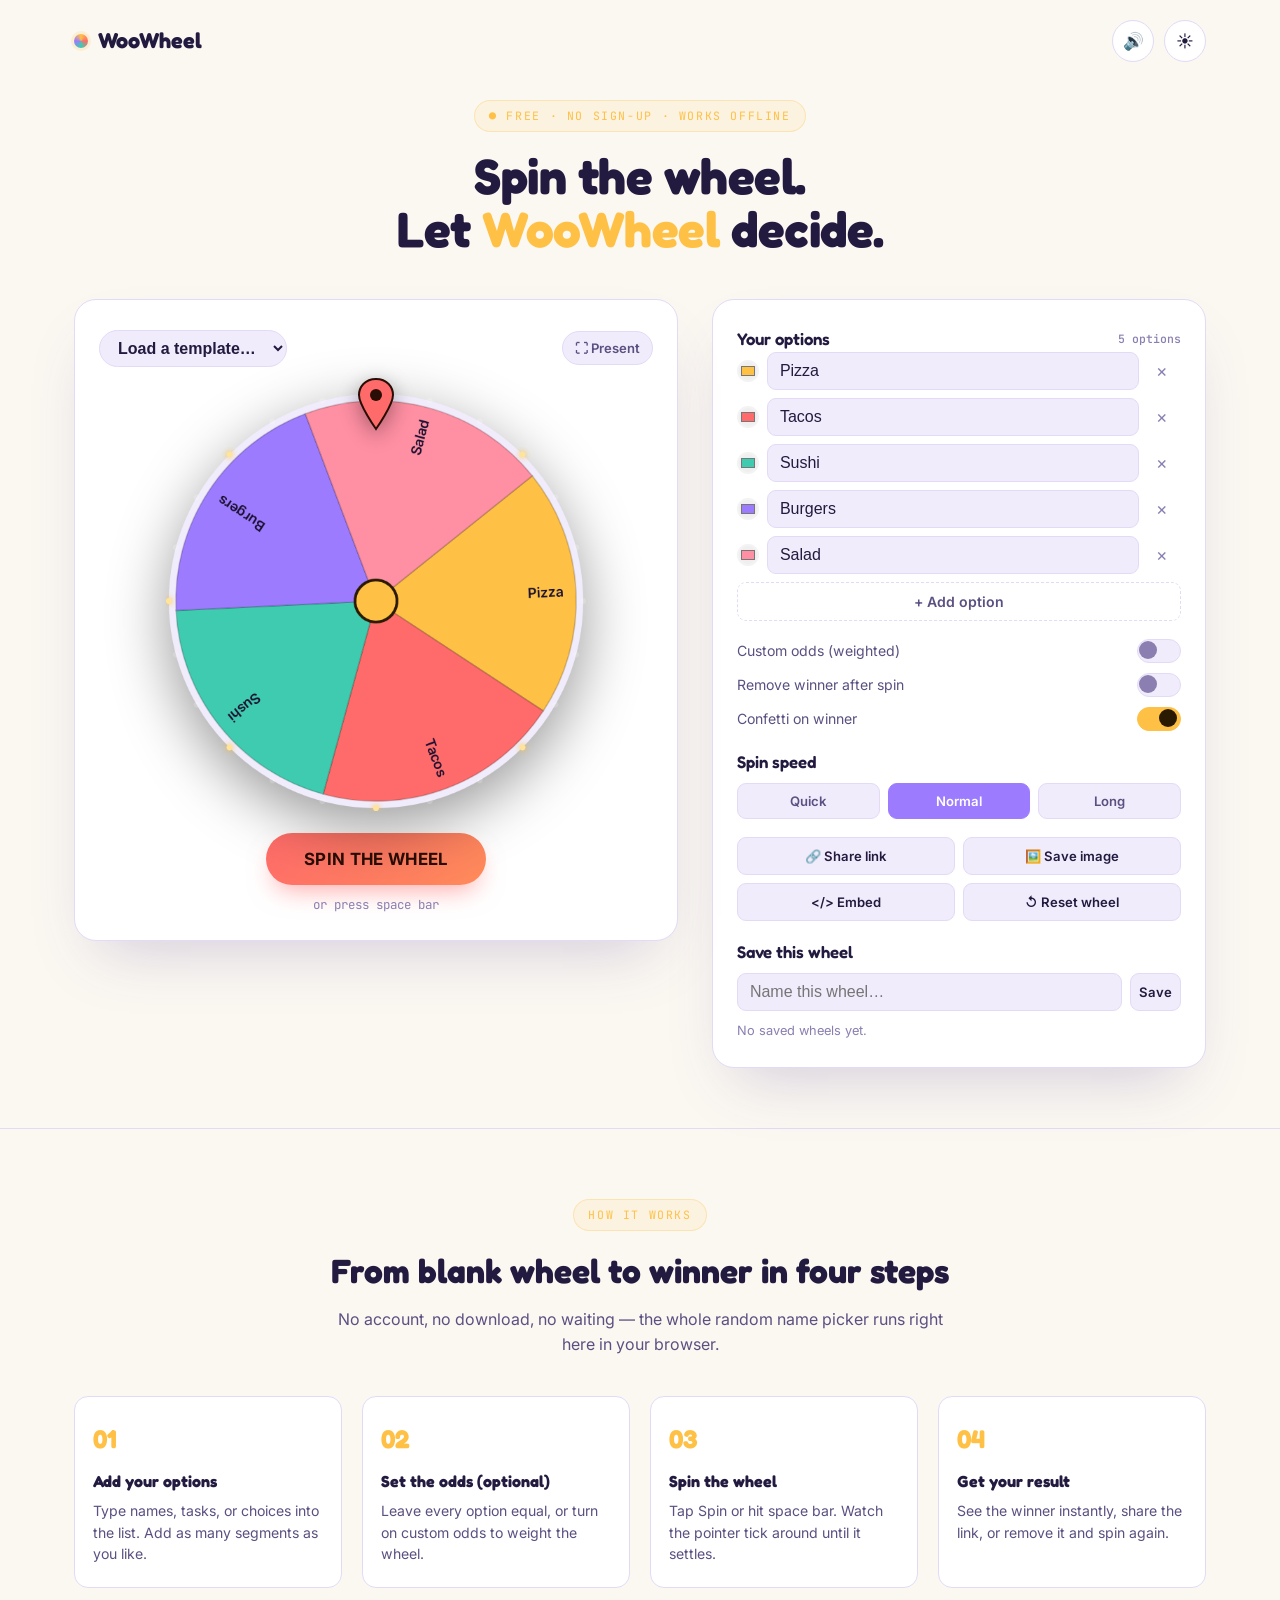
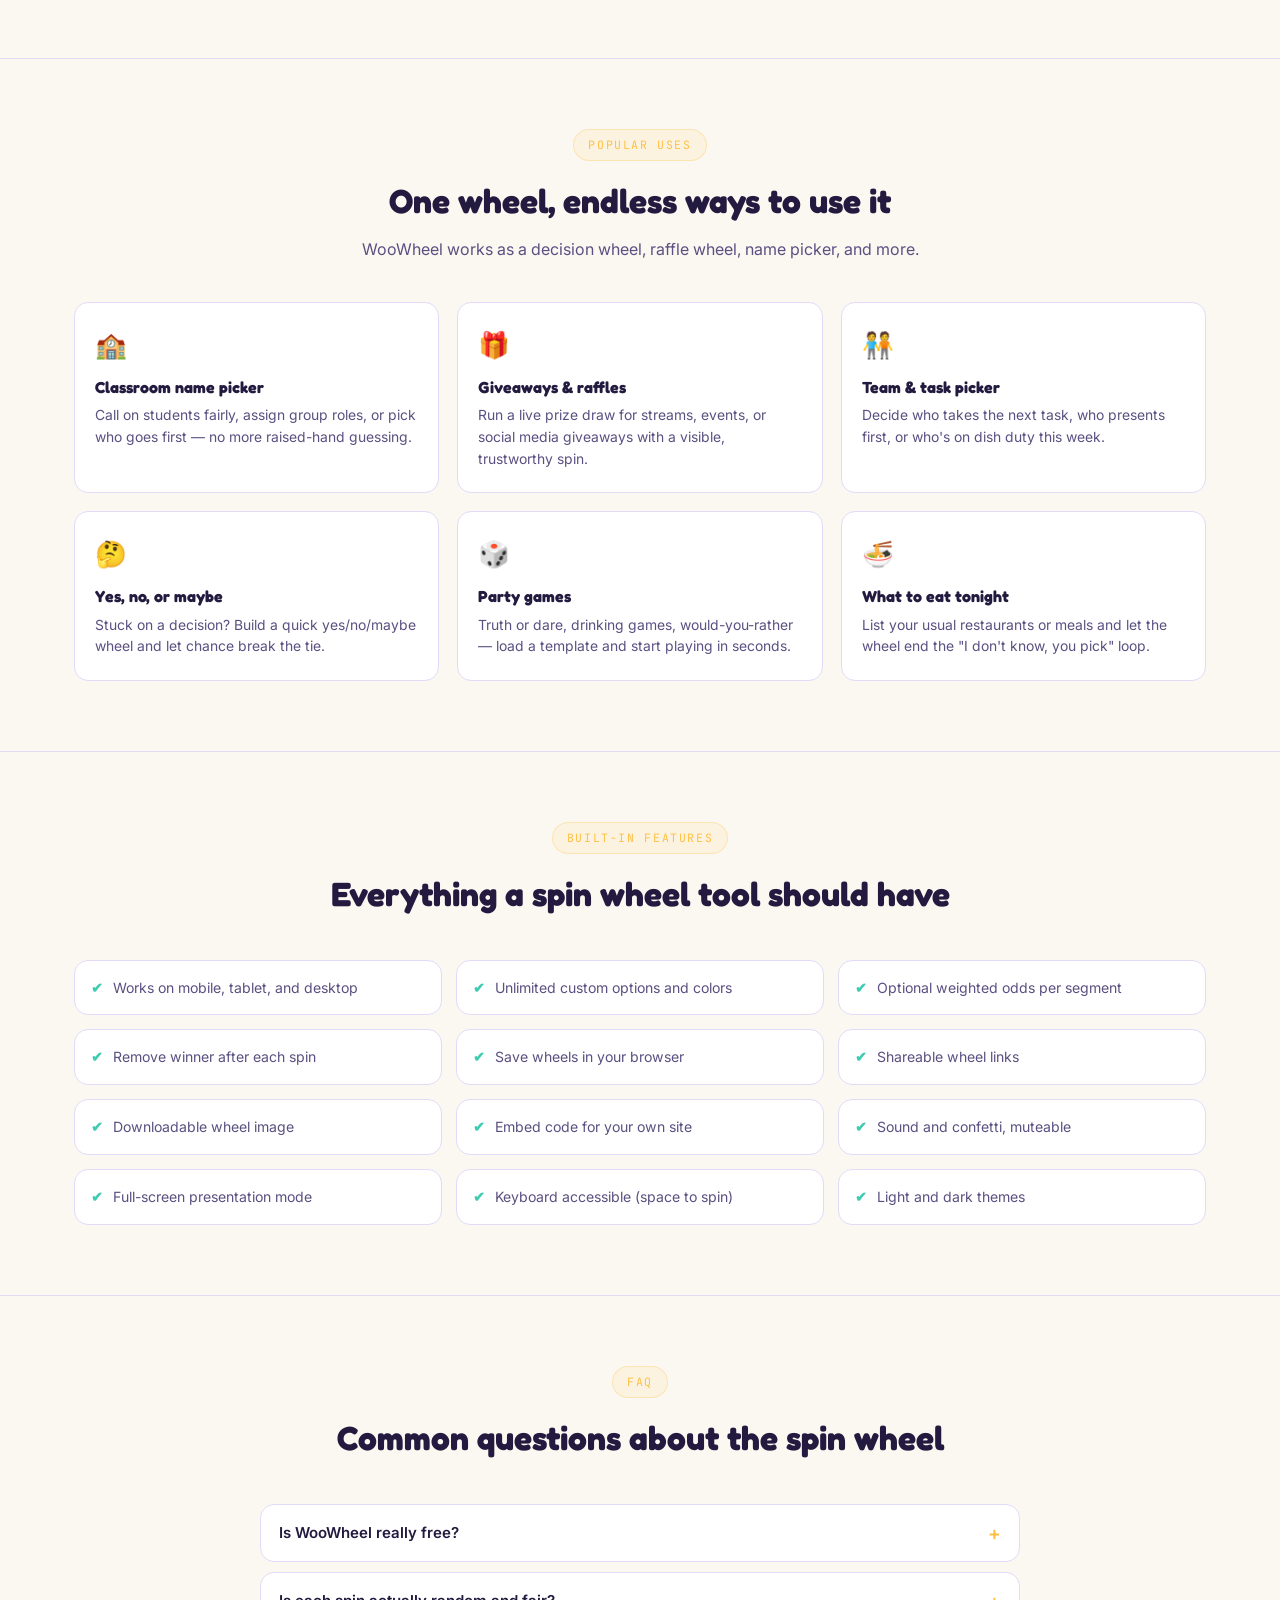
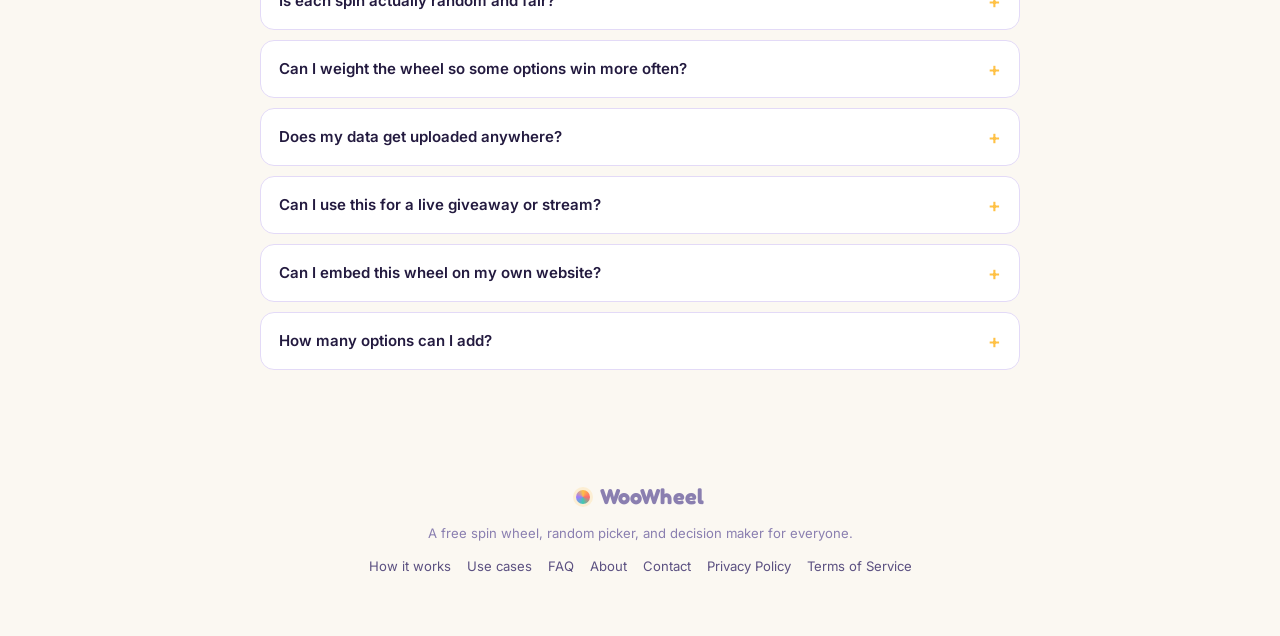
==== index.html @ 0e868697 "Rename index (20).html to index.html" ====
<!DOCTYPE html>
<html lang="en">
<head>
<meta charset="UTF-8">
<meta name="viewport" content="width=device-width, initial-scale=1.0, viewport-fit=cover">
<title>Free Spin Wheel Online – Random Name Picker & Decision Wheel Maker | WooWheel</title>
<meta name="description" content="Spin the wheel free, right in your browser. Build a custom random picker for names, decisions, raffles, giveaways, and classroom games. No sign-up, works on mobile, tablet, and desktop.">
<meta name="keywords" content="spin wheel, wheel spinner, random name picker, decision wheel, wheel of names, random picker online, spin the wheel game, wheel decide, raffle wheel, prize wheel, yes or no wheel">
<link rel="canonical" href="https://woowheel.com/">
<meta property="og:type" content="website">
<meta property="og:title" content="WooWheel – Free Online Spin Wheel & Random Picker">
<meta property="og:description" content="Type your options, spin the wheel, get a random winner. Free, fast, and mobile-friendly – no sign-up needed.">
<meta property="og:url" content="https://woowheel.com/">
<meta property="og:site_name" content="WooWheel">
<meta name="twitter:card" content="summary_large_image">
<meta name="twitter:title" content="WooWheel – Free Online Spin Wheel & Random Picker">
<meta name="twitter:description" content="Type your options, spin the wheel, get a random winner. Free, fast, and mobile-friendly.">
<meta name="theme-color" content="#FBF8F2">
<link rel="preconnect" href="https://fonts.googleapis.com">
<link rel="preconnect" href="https://fonts.gstatic.com" crossorigin>
<link href="https://fonts.googleapis.com/css2?family=Fredoka:wght@500;600;700&family=Inter:wght@400;500;600;700&family=JetBrains+Mono:wght@500&display=swap" rel="stylesheet">
<script type="application/ld+json">
{
  "@context": "https://schema.org",
  "@type": "WebApplication",
  "name": "WooWheel",
  "url": "https://woowheel.com/",
  "applicationCategory": "UtilitiesApplication",
  "operatingSystem": "Any",
  "offers": { "@type": "Offer", "price": "0", "priceCurrency": "USD" },
  "description": "A free online spin wheel and random picker for names, decisions, raffles, giveaways, and classroom games.",
  "browserRequirements": "Requires JavaScript"
}
</script>
<script type="application/ld+json">
{
  "@context": "https://schema.org",
  "@type": "FAQPage",
  "mainEntity": [
    {"@type": "Question", "name": "Is WooWheel free to use?", "acceptedAnswer": {"@type": "Answer", "text": "Yes. WooWheel is completely free, has no sign-up, and runs entirely in your browser."}},
    {"@type": "Question", "name": "How does the spin wheel pick a random winner?", "acceptedAnswer": {"@type": "Answer", "text": "Each spin uses your device's random number generator to choose a stopping angle, so every option has a genuinely fair chance unless you set custom odds."}},
    {"@type": "Question", "name": "Can I use the wheel on my phone?", "acceptedAnswer": {"@type": "Answer", "text": "Yes, the wheel resizes automatically for mobile, tablet, and desktop screens and works with tap or click."}},
    {"@type": "Question", "name": "Can I give some options a better chance of winning?", "acceptedAnswer": {"@type": "Answer", "text": "Yes, turn on custom odds to set a weight for each option, so some segments are more or less likely to be picked."}},
    {"@type": "Question", "name": "Can I save my wheel and use it again later?", "acceptedAnswer": {"@type": "Answer", "text": "Yes, name your wheel and save it. It stays in your browser so you can reopen it any time."}},
    {"@type": "Question", "name": "Can I share my wheel with someone else?", "acceptedAnswer": {"@type": "Answer", "text": "Yes, use the share link button to generate a link that opens your exact wheel for anyone you send it to."}}
  ]
}
</script>
<style>
:root{
  --bg:#FBF8F2;
  --bg-soft:#FFFFFF;
  --surface:#FFFFFF;
  --surface-2:#F1ECFB;
  --line:#E3DAF7;
  --gold:#FFC145;
  --gold-dim:#8A6A22;
  --coral:#FF6B6A;
  --teal:#3FCBB0;
  --violet:#9D7BFF;
  --rose:#FF8FA3;
  --sky:#5BC4FF;
  --text:#231A3F;
  --text-dim:#5B5081;
  --text-faint:#8A7FB0;
  --radius-lg:22px;
  --radius-md:14px;
  --radius-sm:9px;
  --shadow-deep:0 30px 60px -25px rgba(80,60,140,.25);
}
[data-theme="dark"]{
  --bg:#150E29;
  --bg-soft:#1B1333;
  --surface:#1F1640;
  --surface-2:#2A1E54;
  --line:#3A2C6E;
  --text:#F5F1FF;
  --text-dim:#B9AEDD;
  --text-faint:#7C71A6;
  --shadow-deep:0 30px 60px -20px rgba(5,2,20,.65);
}
*{box-sizing:border-box;margin:0;padding:0;}
html{scroll-behavior:smooth;}
body{
  background:var(--bg);
  color:var(--text);
  font-family:'Inter',sans-serif;
  line-height:1.55;
  overflow-x:hidden;
  transition:background .4s ease,color .4s ease;
}
[data-theme="dark"] body{background:radial-gradient(1100px 700px at 15% -10%, #241A4A 0%, var(--bg) 55%), var(--bg);}
h1,h2,h3,.brand-word{font-family:'Fredoka',sans-serif;}
a{color:inherit;}
button{font-family:'Inter',sans-serif;cursor:pointer;border:none;}
.wrap{max-width:1180px;margin:0 auto;padding:0 24px;}
.visually-hidden{position:absolute;width:1px;height:1px;overflow:hidden;clip:rect(0,0,0,0);}

/* ---------- NAV ---------- */
.site-nav{
  display:flex;align-items:center;justify-content:space-between;
  padding:20px 24px;max-width:1180px;margin:0 auto;
}
.brand{display:flex;align-items:center;gap:10px;font-size:1.35rem;font-weight:700;letter-spacing:.2px;}
.brand-dot{width:14px;height:14px;border-radius:50%;background:conic-gradient(var(--gold),var(--coral),var(--teal),var(--violet),var(--gold));box-shadow:0 0 0 3px rgba(255,193,69,.18);}
.nav-actions{display:flex;gap:10px;align-items:center;}
.icon-btn{
  width:42px;height:42px;border-radius:50%;
  background:var(--surface);border:1px solid var(--line);
  display:flex;align-items:center;justify-content:center;
  color:var(--text);font-size:1.05rem;transition:transform .15s ease,background .2s ease;
}
.icon-btn:hover{transform:translateY(-2px);background:var(--surface-2);}
.icon-btn:focus-visible, button:focus-visible, input:focus-visible, textarea:focus-visible, select:focus-visible{
  outline:2.5px solid var(--gold);outline-offset:2px;
}

/* ---------- HERO ---------- */
.hero{padding:18px 0 60px;}
.hero-head{text-align:center;max-width:680px;margin:0 auto 42px;padding:0 12px;}
.eyebrow{
  display:inline-flex;align-items:center;gap:8px;
  font-family:'JetBrains Mono',monospace;font-size:.72rem;letter-spacing:.14em;
  text-transform:uppercase;color:var(--gold);background:rgba(255,193,69,.1);
  border:1px solid rgba(255,193,69,.3);padding:6px 14px;border-radius:999px;margin-bottom:18px;
}
.hero-head h1{font-size:clamp(2rem,4.6vw,3.1rem);font-weight:700;line-height:1.08;letter-spacing:-.01em;margin-bottom:6px;}
.hero-head h1 span{color:var(--gold);}
.hero-head p{margin-top:16px;color:var(--text-dim);font-size:1.08rem;max-width:560px;margin-left:auto;margin-right:auto;}

.studio{
  display:grid;grid-template-columns:1.1fr .9fr;gap:34px;align-items:start;
}
@media(max-width:900px){.studio{grid-template-columns:1fr;}}

/* ---------- WHEEL STAGE ---------- */
.stage{
  background:var(--surface);border:1px solid var(--line);border-radius:var(--radius-lg);
  padding:30px 24px 26px;box-shadow:var(--shadow-deep);
  display:flex;flex-direction:column;align-items:center;position:relative;
}
.stage-topline{
  display:flex;justify-content:space-between;align-items:center;width:100%;margin-bottom:6px;gap:10px;flex-wrap:wrap;
}
.template-select{
  background:var(--surface-2);color:var(--text);border:1px solid var(--line);
  border-radius:999px;padding:8px 14px;font-size:.85rem;font-weight:600;
}
.stage-tools{display:flex;gap:8px;}
.pill-btn{
  background:var(--surface-2);color:var(--text-dim);border:1px solid var(--line);
  border-radius:999px;padding:8px 12px;font-size:.82rem;font-weight:600;
  display:flex;align-items:center;gap:6px;transition:.2s;
}
.pill-btn:hover{color:var(--text);border-color:var(--gold);}
.pill-btn.active{color:var(--bg);background:var(--gold);border-color:var(--gold);}

.wheel-area{position:relative;width:min(420px,100%);aspect-ratio:1/1;margin:18px auto 8px;}
.pointer-flap{
  position:absolute;top:-14px;left:50%;transform:translateX(-50%);
  width:46px;height:56px;z-index:5;filter:drop-shadow(0 6px 10px rgba(0,0,0,.35));
  transform-origin:50% 8px;
}
.pointer-flap.tick{animation:flapTick .11s ease;}
@keyframes flapTick{0%{transform:translateX(-50%) rotate(0deg);}45%{transform:translateX(-50%) rotate(16deg);}100%{transform:translateX(-50%) rotate(0deg);}}
canvas#wheelCanvas{width:100%;height:100%;display:block;filter:drop-shadow(0 18px 30px rgba(0,0,0,.4));}
canvas#confettiCanvas{position:absolute;inset:-40px;pointer-events:none;z-index:8;width:calc(100% + 80px);height:calc(100% + 80px);}

.spin-btn{
  margin-top:14px;width:min(220px,72%);padding:16px 20px;border-radius:999px;
  background:linear-gradient(135deg,var(--coral),#ff8b5a);color:#2a0d05;font-weight:700;font-size:1.05rem;
  letter-spacing:.02em;box-shadow:0 12px 26px -8px rgba(255,107,106,.6);transition:transform .15s ease, box-shadow .2s ease;
}
.spin-btn:hover{transform:translateY(-2px);}
.spin-btn:disabled{opacity:.55;cursor:not-allowed;transform:none;}
.spin-hint{margin-top:10px;color:var(--text-faint);font-size:.78rem;font-family:'JetBrains Mono',monospace;}

/* ---------- CONTROL PANEL ---------- */
.panel{
  background:var(--surface);border:1px solid var(--line);border-radius:var(--radius-lg);
  padding:26px 24px;box-shadow:var(--shadow-deep);display:flex;flex-direction:column;gap:18px;
}
.panel h2{font-size:1.05rem;font-weight:600;display:flex;align-items:center;justify-content:space-between;}
.panel h2 small{font-family:'JetBrains Mono',monospace;font-weight:500;font-size:.72rem;color:var(--text-faint);}
.option-list{display:flex;flex-direction:column;gap:8px;max-height:290px;overflow-y:auto;padding-right:4px;}
.option-list::-webkit-scrollbar{width:6px;}
.option-list::-webkit-scrollbar-thumb{background:var(--line);border-radius:6px;}
.option-row{display:flex;align-items:center;gap:8px;}
.swatch{
  width:22px;height:22px;border-radius:50%;flex:0 0 auto;border:2px solid rgba(255,255,255,.25);cursor:pointer;padding:0;
}
.option-row input[type="text"]{
  flex:1;min-width:0;background:var(--surface-2);border:1px solid var(--line);color:var(--text);
  padding:9px 12px;border-radius:var(--radius-sm);font-size:.92rem;
}
.option-row input[type="number"]{
  width:52px;background:var(--surface-2);border:1px solid var(--line);color:var(--text);
  padding:9px 6px;border-radius:var(--radius-sm);font-size:.85rem;text-align:center;
}
.row-remove{
  width:30px;height:30px;border-radius:8px;background:transparent;color:var(--text-faint);font-size:1.1rem;flex:0 0 auto;
}
.row-remove:hover{color:var(--coral);background:rgba(255,107,106,.1);}
.add-option{
  border:1.5px dashed var(--line);border-radius:var(--radius-sm);padding:10px;
  color:var(--text-dim);font-weight:600;font-size:.88rem;background:transparent;
}
.add-option:hover{border-color:var(--gold);color:var(--gold);}

.toggle-grid{display:flex;flex-direction:column;gap:10px;}
.toggle-row{display:flex;align-items:center;justify-content:space-between;gap:10px;}
.toggle-row span{font-size:.88rem;color:var(--text-dim);}
.switch{position:relative;width:44px;height:24px;flex:0 0 auto;}
.switch input{opacity:0;width:100%;height:100%;position:absolute;margin:0;cursor:pointer;}
.switch .track{position:absolute;inset:0;background:var(--surface-2);border:1px solid var(--line);border-radius:999px;transition:.2s;}
.switch .thumb{position:absolute;top:2px;left:2px;width:18px;height:18px;border-radius:50%;background:var(--text-faint);transition:.2s;}
.switch input:checked + .track{background:var(--gold);border-color:var(--gold);}
.switch input:checked ~ .thumb{transform:translateX(20px);background:#2a1a02;}

.duration-row{display:flex;gap:8px;}
.duration-row button{
  flex:1;padding:9px 6px;border-radius:var(--radius-sm);background:var(--surface-2);
  color:var(--text-dim);border:1px solid var(--line);font-size:.82rem;font-weight:600;
}
.duration-row button.active{background:var(--violet);border-color:var(--violet);color:#fff;}

.panel-actions{display:grid;grid-template-columns:1fr 1fr;gap:8px;}
.panel-actions button, .save-row button{
  padding:10px 8px;border-radius:var(--radius-sm);background:var(--surface-2);color:var(--text);
  border:1px solid var(--line);font-size:.82rem;font-weight:600;display:flex;align-items:center;justify-content:center;gap:6px;
}
.panel-actions button:hover, .save-row button:hover{border-color:var(--gold);color:var(--gold);}
.save-row{display:flex;gap:8px;}
.save-row input{
  flex:1;background:var(--surface-2);border:1px solid var(--line);color:var(--text);
  padding:9px 12px;border-radius:var(--radius-sm);font-size:.85rem;
}
.saved-list{display:flex;flex-direction:column;gap:6px;max-height:120px;overflow-y:auto;}
.saved-item{
  display:flex;align-items:center;justify-content:space-between;background:var(--surface-2);
  border:1px solid var(--line);border-radius:var(--radius-sm);padding:8px 10px;font-size:.82rem;
}
.saved-item button{background:transparent;color:var(--text-faint);font-size:.95rem;}
.saved-item button:hover{color:var(--coral);}
.saved-item .load-name{cursor:pointer;font-weight:600;}
.saved-item .load-name:hover{color:var(--gold);}

/* ---------- RESULT MODAL ---------- */
.modal-backdrop{
  position:fixed;inset:0;background:rgba(9,5,22,.72);backdrop-filter:blur(4px);
  display:none;align-items:center;justify-content:center;z-index:50;padding:20px;
}
.modal-backdrop.show{display:flex;}
.modal-card{
  background:var(--surface);border:1px solid var(--line);border-radius:var(--radius-lg);
  padding:36px 30px;max-width:420px;width:100%;text-align:center;box-shadow:var(--shadow-deep);
  animation:pop .25s cubic-bezier(.2,1.4,.4,1);
}
@keyframes pop{from{transform:scale(.85);opacity:0;}to{transform:scale(1);opacity:1;}}
.modal-card .eyebrow{margin-bottom:10px;}
.modal-card h3{font-size:1.9rem;word-break:break-word;margin:6px 0 20px;}
.modal-actions{display:flex;gap:10px;flex-wrap:wrap;justify-content:center;}
.modal-actions button{
  padding:10px 16px;border-radius:999px;font-weight:600;font-size:.86rem;
  background:var(--surface-2);border:1px solid var(--line);color:var(--text);
}
.modal-actions .primary{background:var(--gold);color:#2a1a02;border-color:var(--gold);}
.modal-actions button:hover{transform:translateY(-1px);}
.embed-code{
  text-align:left;background:var(--bg-soft);border:1px solid var(--line);border-radius:var(--radius-sm);
  padding:12px;font-family:'JetBrains Mono',monospace;font-size:.72rem;color:var(--text-dim);
  max-height:120px;overflow:auto;margin-top:12px;white-space:pre-wrap;word-break:break-all;
}

/* ---------- CONTENT SECTIONS ---------- */
.content-section{padding:70px 0;border-top:1px solid var(--line);}
.section-head{max-width:620px;margin:0 auto 40px;text-align:center;}
.section-head .eyebrow{margin-bottom:14px;}
.section-head h2{font-size:clamp(1.5rem,3vw,2.1rem);}
.section-head p{color:var(--text-dim);margin-top:10px;}

.steps-grid{display:grid;grid-template-columns:repeat(4,1fr);gap:20px;}
@media(max-width:800px){.steps-grid{grid-template-columns:repeat(2,1fr);}}
@media(max-width:520px){.steps-grid{grid-template-columns:1fr;}}
.step-card{
  background:var(--surface);border:1px solid var(--line);border-radius:var(--radius-md);
  padding:22px 18px;position:relative;
}
.step-num{
  font-family:'Fredoka',sans-serif;font-weight:700;font-size:1.6rem;color:var(--gold);
  display:block;margin-bottom:10px;
}
.step-card h3{font-size:1rem;margin-bottom:6px;}
.step-card p{color:var(--text-dim);font-size:.88rem;}

.usecase-grid{display:grid;grid-template-columns:repeat(3,1fr);gap:18px;}
@media(max-width:900px){.usecase-grid{grid-template-columns:repeat(2,1fr);}}
@media(max-width:560px){.usecase-grid{grid-template-columns:1fr;}}
.usecase-card{
  background:var(--surface);border:1px solid var(--line);border-radius:var(--radius-md);
  padding:22px 20px;transition:.2s;
}
.usecase-card:hover{border-color:var(--gold);transform:translateY(-3px);}
.usecase-emoji{font-size:1.6rem;margin-bottom:10px;display:block;}
.usecase-card h3{font-size:1rem;margin-bottom:6px;}
.usecase-card p{color:var(--text-dim);font-size:.87rem;}

.feature-grid{display:grid;grid-template-columns:repeat(3,1fr);gap:14px;}
@media(max-width:800px){.feature-grid{grid-template-columns:repeat(2,1fr);}}
@media(max-width:520px){.feature-grid{grid-template-columns:1fr;}}
.feature-item{
  display:flex;align-items:flex-start;gap:10px;background:var(--surface);
  border:1px solid var(--line);border-radius:var(--radius-md);padding:16px;font-size:.88rem;color:var(--text-dim);
}
.feature-item .tick{color:var(--teal);font-weight:700;flex:0 0 auto;}

.faq-list{max-width:760px;margin:0 auto;display:flex;flex-direction:column;gap:10px;}
.faq-item{background:var(--surface);border:1px solid var(--line);border-radius:var(--radius-md);overflow:hidden;}
.faq-q{
  width:100%;text-align:left;background:transparent;color:var(--text);padding:16px 18px;
  display:flex;justify-content:space-between;align-items:center;font-weight:600;font-size:.94rem;
}
.faq-q .plus{color:var(--gold);font-size:1.2rem;transition:transform .2s;flex:0 0 auto;margin-left:12px;}
.faq-item.open .faq-q .plus{transform:rotate(45deg);}
.faq-a{max-height:0;overflow:hidden;transition:max-height .25s ease;}
.faq-a p{padding:0 18px 16px;color:var(--text-dim);font-size:.88rem;}

footer{padding:40px 0 60px;text-align:center;color:var(--text-faint);font-size:.82rem;}
footer .brand{justify-content:center;margin-bottom:10px;}
.footer-links{display:flex;gap:16px;justify-content:center;margin-top:12px;flex-wrap:wrap;}
.footer-links a{color:var(--text-dim);text-decoration:none;}
.footer-links a:hover{color:var(--gold);}

/* ---------- MOBILE PASS ---------- */
@media(max-width:480px){
  .wrap{padding:0 16px;}
  .site-nav{padding:16px 16px;}
  .brand{font-size:1.15rem;}
  .icon-btn{width:38px;height:38px;font-size:.95rem;}
  .hero{padding:10px 0 40px;}
  .hero-head{margin-bottom:26px;padding:0 4px;}
  .eyebrow{font-size:.62rem;padding:5px 11px;white-space:normal;text-align:center;}
  .stage{padding:20px 14px 20px;border-radius:18px;}
  .panel{padding:20px 16px;border-radius:18px;}
  .wheel-area{width:min(300px,88vw);margin:14px auto 6px;}
  .pointer-flap{width:38px;height:46px;top:-11px;}
  .spin-btn{width:88%;padding:15px 16px;font-size:1rem;}
  .template-select{font-size:.8rem;padding:7px 12px;max-width:100%;}
  .swatch{width:28px;height:28px;}
  .row-remove{width:34px;height:34px;}
  .option-row input[type="number"]{width:44px;}
  .panel-actions{grid-template-columns:1fr 1fr;gap:8px;}
  .panel-actions button, .save-row button{font-size:.78rem;padding:11px 6px;}
  .content-section{padding:44px 0;}
  .section-head{margin-bottom:28px;padding:0 4px;}
  .modal-card{padding:26px 20px;}
}
/* Prevent iOS Safari from auto-zooming when focusing form fields */
input, textarea, select{font-size:16px;}
.option-row input[type="text"],
.option-row input[type="number"],
.save-row input,
.template-select{font-size:16px;}
@media(max-width:480px){
  .option-row input[type="text"]{font-size:15px;}
}

@media(prefers-reduced-motion:reduce){
  *{animation-duration:.001ms !important;transition-duration:.001ms !important;}
}
.fullscreen-mode{position:fixed;inset:0;z-index:80;background:var(--bg);display:flex;align-items:center;justify-content:center;padding:20px;}
.fullscreen-mode .stage{width:min(600px,92vw);}
.fs-exit{position:fixed;top:18px;right:18px;z-index:81;}
</style>
</head>
<body>

<nav class="site-nav">
  <div class="brand"><span class="brand-dot"></span><span class="brand-word">WooWheel</span></div>
  <div class="nav-actions">
    <button class="icon-btn" id="muteBtn" title="Toggle sound" aria-label="Toggle sound">🔊</button>
    <button class="icon-btn" id="themeBtn" title="Toggle light/dark" aria-label="Toggle theme">🌙</button>
  </div>
</nav>

<main>
<section class="hero">
  <div class="wrap">
    <div class="hero-head">
      <span class="eyebrow">● Free · No Sign-up · Works Offline</span>
      <h1>Spin the wheel.<br>Let <span>WooWheel</span> decide.</h1>
    </div>

    <div class="studio">
      <!-- WHEEL STAGE -->
      <div class="stage" id="stageEl">
        <div class="stage-topline">
          <select class="template-select" id="templateSelect" aria-label="Load a template">
            <option value="">Load a template…</option>
          </select>
          <div class="stage-tools">
            <button class="pill-btn" id="fullscreenBtn">⛶ Present</button>
          </div>
        </div>

        <div class="wheel-area" id="wheelArea">
          <svg class="pointer-flap" id="pointerFlap" viewBox="0 0 46 56" xmlns="http://www.w3.org/2000/svg">
            <path d="M23 2C12 2 6 10 6 18c0 10 17 34 17 34s17-24 17-34C40 10 34 2 23 2Z" fill="#FF6B6A" stroke="#2a0d05" stroke-width="2"/>
            <circle cx="23" cy="18" r="6" fill="#2a0d05"/>
          </svg>
          <canvas id="wheelCanvas" width="600" height="600" role="img" aria-label="Spin wheel with your options"></canvas>
          <canvas id="confettiCanvas"></canvas>
        </div>

        <button class="spin-btn" id="spinBtn">SPIN THE WHEEL</button>
        <span class="spin-hint">or press space bar</span>
      </div>

      <!-- CONTROL PANEL -->
      <div class="panel">
        <div>
          <h2>Your options <small id="optionCount">0 options</small></h2>
          <div class="option-list" id="optionList"></div>
          <button class="add-option" id="addOptionBtn" style="margin-top:8px;width:100%;">+ Add option</button>
        </div>

        <div class="toggle-grid">
          <div class="toggle-row">
            <span>Custom odds (weighted)</span>
            <label class="switch"><input type="checkbox" id="weightToggle"><span class="track"></span><span class="thumb"></span></label>
          </div>
          <div class="toggle-row">
            <span>Remove winner after spin</span>
            <label class="switch"><input type="checkbox" id="removeToggle"><span class="track"></span><span class="thumb"></span></label>
          </div>
          <div class="toggle-row">
            <span>Confetti on winner</span>
            <label class="switch"><input type="checkbox" id="confettiToggle" checked><span class="track"></span><span class="thumb"></span></label>
          </div>
        </div>

        <div>
          <h2 style="margin-bottom:8px;">Spin speed</h2>
          <div class="duration-row" id="durationRow">
            <button data-dur="4000">Quick</button>
            <button data-dur="7000" class="active">Normal</button>
            <button data-dur="11000">Long</button>
          </div>
        </div>

        <div class="panel-actions">
          <button id="shareBtn">🔗 Share link</button>
          <button id="downloadBtn">🖼️ Save image</button>
          <button id="embedBtn">&lt;/&gt; Embed</button>
          <button id="resetBtn">↺ Reset wheel</button>
        </div>

        <div>
          <h2 style="margin-bottom:8px;">Save this wheel</h2>
          <div class="save-row">
            <input type="text" id="saveNameInput" placeholder="Name this wheel…">
            <button id="saveWheelBtn">Save</button>
          </div>
          <div class="saved-list" id="savedList" style="margin-top:10px;"></div>
        </div>
      </div>
    </div>
  </div>
</section>

<!-- RESULT MODAL -->
<div class="modal-backdrop" id="resultModal">
  <div class="modal-card">
    <span class="eyebrow">🎉 And the winner is</span>
    <h3 id="resultText">—</h3>
    <div class="modal-actions">
      <button class="primary" id="spinAgainBtn">Spin again</button>
      <button id="copyResultBtn">Copy result</button>
      <button id="closeModalBtn">Close</button>
    </div>
  </div>
</div>

<!-- EMBED MODAL -->
<div class="modal-backdrop" id="embedModal">
  <div class="modal-card" style="max-width:520px;">
    <span class="eyebrow">Embed this wheel</span>
    <h3 style="font-size:1.2rem;">Paste this on your own page</h3>
    <div class="embed-code" id="embedCode"></div>
    <div class="modal-actions" style="margin-top:16px;">
      <button class="primary" id="copyEmbedBtn">Copy code</button>
      <button id="closeEmbedBtn">Close</button>
    </div>
  </div>
</div>

<!-- HOW IT WORKS -->
<section class="content-section" id="how-it-works">
  <div class="wrap">
    <div class="section-head">
      <span class="eyebrow">How it works</span>
      <h2>From blank wheel to winner in four steps</h2>
      <p>No account, no download, no waiting — the whole random name picker runs right here in your browser.</p>
    </div>
    <div class="steps-grid">
      <div class="step-card"><span class="step-num">01</span><h3>Add your options</h3><p>Type names, tasks, or choices into the list. Add as many segments as you like.</p></div>
      <div class="step-card"><span class="step-num">02</span><h3>Set the odds (optional)</h3><p>Leave every option equal, or turn on custom odds to weight the wheel.</p></div>
      <div class="step-card"><span class="step-num">03</span><h3>Spin the wheel</h3><p>Tap Spin or hit space bar. Watch the pointer tick around until it settles.</p></div>
      <div class="step-card"><span class="step-num">04</span><h3>Get your result</h3><p>See the winner instantly, share the link, or remove it and spin again.</p></div>
    </div>
  </div>
</section>

<!-- USE CASES -->
<section class="content-section" id="use-cases">
  <div class="wrap">
    <div class="section-head">
      <span class="eyebrow">Popular uses</span>
      <h2>One wheel, endless ways to use it</h2>
      <p>WooWheel works as a decision wheel, raffle wheel, name picker, and more.</p>
    </div>
    <div class="usecase-grid">
      <div class="usecase-card"><span class="usecase-emoji">🏫</span><h3>Classroom name picker</h3><p>Call on students fairly, assign group roles, or pick who goes first — no more raised-hand guessing.</p></div>
      <div class="usecase-card"><span class="usecase-emoji">🎁</span><h3>Giveaways & raffles</h3><p>Run a live prize draw for streams, events, or social media giveaways with a visible, trustworthy spin.</p></div>
      <div class="usecase-card"><span class="usecase-emoji">🧑‍🤝‍🧑</span><h3>Team & task picker</h3><p>Decide who takes the next task, who presents first, or who's on dish duty this week.</p></div>
      <div class="usecase-card"><span class="usecase-emoji">🤔</span><h3>Yes, no, or maybe</h3><p>Stuck on a decision? Build a quick yes/no/maybe wheel and let chance break the tie.</p></div>
      <div class="usecase-card"><span class="usecase-emoji">🎲</span><h3>Party games</h3><p>Truth or dare, drinking games, would-you-rather — load a template and start playing in seconds.</p></div>
      <div class="usecase-card"><span class="usecase-emoji">🍜</span><h3>What to eat tonight</h3><p>List your usual restaurants or meals and let the wheel end the "I don't know, you pick" loop.</p></div>
    </div>
  </div>
</section>

<!-- FEATURES -->
<section class="content-section" id="features">
  <div class="wrap">
    <div class="section-head">
      <span class="eyebrow">Built-in features</span>
      <h2>Everything a spin wheel tool should have</h2>
    </div>
    <div class="feature-grid">
      <div class="feature-item"><span class="tick">✔</span>Works on mobile, tablet, and desktop</div>
      <div class="feature-item"><span class="tick">✔</span>Unlimited custom options and colors</div>
      <div class="feature-item"><span class="tick">✔</span>Optional weighted odds per segment</div>
      <div class="feature-item"><span class="tick">✔</span>Remove winner after each spin</div>
      <div class="feature-item"><span class="tick">✔</span>Save wheels in your browser</div>
      <div class="feature-item"><span class="tick">✔</span>Shareable wheel links</div>
      <div class="feature-item"><span class="tick">✔</span>Downloadable wheel image</div>
      <div class="feature-item"><span class="tick">✔</span>Embed code for your own site</div>
      <div class="feature-item"><span class="tick">✔</span>Sound and confetti, muteable</div>
      <div class="feature-item"><span class="tick">✔</span>Full-screen presentation mode</div>
      <div class="feature-item"><span class="tick">✔</span>Keyboard accessible (space to spin)</div>
      <div class="feature-item"><span class="tick">✔</span>Light and dark themes</div>
    </div>
  </div>
</section>

<!-- FAQ -->
<section class="content-section" id="faq">
  <div class="wrap">
    <div class="section-head">
      <span class="eyebrow">FAQ</span>
      <h2>Common questions about the spin wheel</h2>
    </div>
    <div class="faq-list" id="faqList">
      <div class="faq-item">
        <button class="faq-q">Is WooWheel really free? <span class="plus">+</span></button>
        <div class="faq-a"><p>Yes. There's no sign-up, no paywall, and no limit on how many times you spin.</p></div>
      </div>
      <div class="faq-item">
        <button class="faq-q">Is each spin actually random and fair? <span class="plus">+</span></button>
        <div class="faq-a"><p>Yes, unless you turn on custom odds. With equal odds on, every segment has exactly the same chance of winning.</p></div>
      </div>
      <div class="faq-item">
        <button class="faq-q">Can I weight the wheel so some options win more often? <span class="plus">+</span></button>
        <div class="faq-a"><p>Yes, switch on "Custom odds" and set a weight next to each option to make it more or less likely.</p></div>
      </div>
      <div class="faq-item">
        <button class="faq-q">Does my data get uploaded anywhere? <span class="plus">+</span></button>
        <div class="faq-a"><p>No. Your wheel and saved presets stay in your own browser storage. Sharing a link is the only time your options travel anywhere, and only because you chose to share it.</p></div>
      </div>
      <div class="faq-item">
        <button class="faq-q">Can I use this for a live giveaway or stream? <span class="plus">+</span></button>
        <div class="faq-a"><p>Yes, use Present mode for a clean full-screen view your audience can watch, and confetti plus sound for a satisfying reveal.</p></div>
      </div>
      <div class="faq-item">
        <button class="faq-q">Can I embed this wheel on my own website? <span class="plus">+</span></button>
        <div class="faq-a"><p>Yes, the Embed button gives you a code snippet with your current wheel already loaded.</p></div>
      </div>
      <div class="faq-item">
        <button class="faq-q">How many options can I add? <span class="plus">+</span></button>
        <div class="faq-a"><p>There's no hard limit, though wheels stay easiest to read with somewhere between 2 and 30 segments.</p></div>
      </div>
    </div>
  </div>
</section>

<footer>
  <div class="wrap">
    <div class="brand"><span class="brand-dot"></span><span class="brand-word">WooWheel</span></div>
    <p>A free spin wheel, random picker, and decision maker for everyone.</p>
    <div class="footer-links">
      <a href="#how-it-works">How it works</a>
      <a href="#use-cases">Use cases</a>
      <a href="#faq">FAQ</a>
      <a href="about.html">About</a>
      <a href="contact.html">Contact</a>
      <a href="privacy-policy.html">Privacy Policy</a>
      <a href="terms.html">Terms of Service</a>
    </div>
  </div>
</footer>
</main>

<script>
(function(){
  "use strict";

  /* ---------------- STATE ---------------- */
  const PALETTE = ["#FFC145","#FF6B6A","#3FCBB0","#9D7BFF","#FF8FA3","#5BC4FF","#F2A65A","#7AD97A"];
  const TEMPLATES = {
    "Yes or No": ["Yes","No"],
    "Yes, No, Maybe": ["Yes","No","Maybe","Ask again"],
    "Team Picker": ["Team A","Team B","Team C","Team D"],
    "Truth or Dare": ["Truth","Dare"],
    "Numbers 1-6": ["1","2","3","4","5","6"],
    "What's for Dinner": ["Pizza","Sushi","Tacos","Burgers","Salad","Noodles"],
    "Movie Genre": ["Comedy","Horror","Drama","Sci-Fi","Romance","Action"],
    "Emoji Fun": ["🍕","🎮","🎬","⚽","🎧","📚"]
  };

  let options = load("woowheel_current", null) || defaultOptions();
  let weighted = load("woowheel_weighted", false);
  let removeAfterSpin = load("woowheel_remove", false);
  let confettiOn = load("woowheel_confetti", true);
  let muted = load("woowheel_muted", false);
  let theme = load("woowheel_theme", "light");
  let spinDuration = load("woowheel_duration", 7000);
  let rotation = 0;
  let spinning = false;

  function defaultOptions(){
    return ["Pizza","Tacos","Sushi","Burgers","Salad"].map((label,i)=>({
      id: cryptoId(), label, color: PALETTE[i % PALETTE.length], weight: 1
    }));
  }
  function cryptoId(){ return Math.random().toString(36).slice(2,10); }
  function save(key,val){ try{ localStorage.setItem(key, JSON.stringify(val)); }catch(e){} }
  function load(key,fallback){
    try{ const v = localStorage.getItem(key); return v===null?fallback:JSON.parse(v); }catch(e){ return fallback; }
  }

  /* ---------------- DOM REFS ---------------- */
  const optionList = document.getElementById('optionList');
  const optionCount = document.getElementById('optionCount');
  const addOptionBtn = document.getElementById('addOptionBtn');
  const weightToggle = document.getElementById('weightToggle');
  const removeToggle = document.getElementById('removeToggle');
  const confettiToggle = document.getElementById('confettiToggle');
  const durationRow = document.getElementById('durationRow');
  const spinBtn = document.getElementById('spinBtn');
  const canvas = document.getElementById('wheelCanvas');
  const ctx = canvas.getContext('2d');
  const confettiCanvas = document.getElementById('confettiCanvas');
  const cctx = confettiCanvas.getContext('2d');
  const pointerFlap = document.getElementById('pointerFlap');
  const resultModal = document.getElementById('resultModal');
  const resultText = document.getElementById('resultText');
  const spinAgainBtn = document.getElementById('spinAgainBtn');
  const closeModalBtn = document.getElementById('closeModalBtn');
  const copyResultBtn = document.getElementById('copyResultBtn');
  const templateSelect = document.getElementById('templateSelect');
  const themeBtn = document.getElementById('themeBtn');
  const muteBtn = document.getElementById('muteBtn');
  const shareBtn = document.getElementById('shareBtn');
  const downloadBtn = document.getElementById('downloadBtn');
  const resetBtn = document.getElementById('resetBtn');
  const embedBtn = document.getElementById('embedBtn');
  const embedModal = document.getElementById('embedModal');
  const embedCode = document.getElementById('embedCode');
  const copyEmbedBtn = document.getElementById('copyEmbedBtn');
  const closeEmbedBtn = document.getElementById('closeEmbedBtn');
  const saveNameInput = document.getElementById('saveNameInput');
  const saveWheelBtn = document.getElementById('saveWheelBtn');
  const savedList = document.getElementById('savedList');
  const fullscreenBtn = document.getElementById('fullscreenBtn');
  const stageEl = document.getElementById('stageEl');

  /* ---------------- TEMPLATES DROPDOWN ---------------- */
  Object.keys(TEMPLATES).forEach(name=>{
    const o = document.createElement('option'); o.value = name; o.textContent = name;
    templateSelect.appendChild(o);
  });
  templateSelect.addEventListener('change', ()=>{
    if(!templateSelect.value) return;
    options = TEMPLATES[templateSelect.value].map((label,i)=>({id:cryptoId(),label,color:PALETTE[i%PALETTE.length],weight:1}));
    templateSelect.value = "";
    persistOptions(); renderOptionList(); drawWheel();
  });

  /* ---------------- OPTION LIST UI ---------------- */
  function renderOptionList(){
    optionList.innerHTML = "";
    options.forEach((opt)=>{
      const row = document.createElement('div');
      row.className = 'option-row';

      const swatch = document.createElement('input');
      swatch.type = 'color'; swatch.className = 'swatch'; swatch.value = opt.color;
      swatch.setAttribute('aria-label','Segment color for '+opt.label);
      swatch.addEventListener('input', ()=>{ opt.color = swatch.value; persistOptions(); drawWheel(); });

      const text = document.createElement('input');
      text.type = 'text'; text.value = opt.label; text.setAttribute('aria-label','Option label');
      text.addEventListener('input', ()=>{ opt.label = text.value; persistOptions(); drawWheel(); });

      row.appendChild(swatch); row.appendChild(text);

      if(weighted){
        const w = document.createElement('input');
        w.type = 'number'; w.min = '1'; w.max = '20'; w.value = opt.weight || 1;
        w.setAttribute('aria-label','Weight for '+opt.label);
        w.addEventListener('input', ()=>{ opt.weight = Math.max(1, parseInt(w.value)||1); persistOptions(); drawWheel(); });
        row.appendChild(w);
      }

      const rm = document.createElement('button');
      rm.className = 'row-remove'; rm.textContent = '×'; rm.setAttribute('aria-label','Remove '+opt.label);
      rm.addEventListener('click', ()=>{
        if(options.length <= 2){ return; }
        options = options.filter(o=>o.id!==opt.id);
        persistOptions(); renderOptionList(); drawWheel();
      });
      row.appendChild(rm);

      optionList.appendChild(row);
    });
    optionCount.textContent = options.length + (options.length===1 ? ' option' : ' options');
  }

  addOptionBtn.addEventListener('click', ()=>{
    options.push({id:cryptoId(), label:'New option', color: PALETTE[options.length % PALETTE.length], weight:1});
    persistOptions(); renderOptionList(); drawWheel();
  });

  function persistOptions(){ save('woowheel_current', options); }

  /* ---------------- TOGGLES ---------------- */
  weightToggle.checked = weighted;
  removeToggle.checked = removeAfterSpin;
  confettiToggle.checked = confettiOn;
  weightToggle.addEventListener('change', ()=>{ weighted = weightToggle.checked; save('woowheel_weighted', weighted); renderOptionList(); });
  removeToggle.addEventListener('change', ()=>{ removeAfterSpin = removeToggle.checked; save('woowheel_remove', removeAfterSpin); });
  confettiToggle.addEventListener('change', ()=>{ confettiOn = confettiToggle.checked; save('woowheel_confetti', confettiOn); });

  durationRow.querySelectorAll('button').forEach(btn=>{
    if(parseInt(btn.dataset.dur) === spinDuration) btn.classList.add('active');
    btn.addEventListener('click', ()=>{
      durationRow.querySelectorAll('button').forEach(b=>b.classList.remove('active'));
      btn.classList.add('active');
      spinDuration = parseInt(btn.dataset.dur);
      save('woowheel_duration', spinDuration);
    });
  });

  /* ---------------- THEME + SOUND TOGGLES ---------------- */
  function applyTheme(){
    document.documentElement.setAttribute('data-theme', theme);
    themeBtn.textContent = theme === 'dark' ? '🌙' : '☀️';
    drawWheel();
  }
  themeBtn.addEventListener('click', ()=>{ theme = theme==='dark'?'light':'dark'; save('woowheel_theme', theme); applyTheme(); });
  applyTheme();

  function applyMute(){ muteBtn.textContent = muted ? '🔇' : '🔊'; }
  muteBtn.addEventListener('click', ()=>{ muted = !muted; save('woowheel_muted', muted); applyMute(); });
  applyMute();

  /* ---------------- WHEEL DRAWING ---------------- */
  function totalWeight(){ return options.reduce((s,o)=> s + (weighted ? (o.weight||1) : 1), 0); }

  function drawWheel(rot){
    rot = rot===undefined ? rotation : rot;
    const size = canvas.width;
    const cx = size/2, cy = size/2, r = size/2 - 14;
    ctx.clearRect(0,0,size,size);

    // outer marquee rim
    ctx.save();
    ctx.translate(cx,cy);
    ctx.beginPath(); ctx.arc(0,0,r+10,0,Math.PI*2);
    ctx.fillStyle = getComputedStyle(document.documentElement).getPropertyValue('--surface-2').trim() || '#2A1E54';
    ctx.fill();
    const bulbCount = 24;
    const t = Date.now()/220;
    for(let i=0;i<bulbCount;i++){
      const a = (i/bulbCount) * Math.PI*2;
      const lit = spinning ? (i % 2 === Math.floor(t)%2) : (Math.floor(t + i/2) % bulbCount < bulbCount/2 && i % 3 === 0);
      const bx = Math.cos(a) * (r+10), by = Math.sin(a) * (r+10);
      ctx.beginPath(); ctx.arc(bx,by,4.2,0,Math.PI*2);
      ctx.fillStyle = lit ? '#FFE49A' : 'rgba(255,255,255,.18)';
      ctx.shadowColor = lit ? '#FFC145' : 'transparent';
      ctx.shadowBlur = lit ? 8 : 0;
      ctx.fill();
    }
    ctx.shadowBlur = 0;
    ctx.restore();

    // segments
    ctx.save();
    ctx.translate(cx,cy);
    ctx.rotate(rot);
    const tw = totalWeight();
    let start = -Math.PI/2;
    options.forEach(opt=>{
      const frac = (weighted ? (opt.weight||1) : 1) / tw;
      const angle = frac * Math.PI*2;
      ctx.beginPath();
      ctx.moveTo(0,0);
      ctx.arc(0,0,r,start,start+angle);
      ctx.closePath();
      ctx.fillStyle = opt.color;
      ctx.fill();
      ctx.lineWidth = 2; ctx.strokeStyle = 'rgba(0,0,0,.18)'; ctx.stroke();

      // label
      ctx.save();
      ctx.rotate(start + angle/2);
      ctx.textAlign = 'right';
      ctx.fillStyle = '#1B1130';
      const fontSize = Math.max(13, Math.min(20, r/9));
      ctx.font = '600 '+fontSize+'px Inter, sans-serif';
      const label = opt.label.length > 18 ? opt.label.slice(0,16)+'…' : opt.label;
      ctx.fillText(label, r - 18, 6);
      ctx.restore();

      start += angle;
    });
    // hub
    ctx.beginPath(); ctx.arc(0,0,size*0.05,0,Math.PI*2);
    ctx.fillStyle = '#FFC145'; ctx.fill();
    ctx.lineWidth = 4; ctx.strokeStyle = '#2a1a02'; ctx.stroke();
    ctx.restore();
  }

  let idleAnim;
  const IDLE_SPEED = 0.00035; // slow ambient rotation, radians per ms
  function startIdleGlow(){
    cancelAnimationFrame(idleAnim);
    let last = performance.now();
    (function loop(now){
      const dt = now - last; last = now;
      if(!spinning){
        rotation += IDLE_SPEED * dt;
        drawWheel();
      }
      idleAnim = requestAnimationFrame(loop);
    })(last);
  }

  /* ---------------- AUDIO ---------------- */
  let audioCtx;
  function ensureAudio(){ if(!audioCtx){ try{ audioCtx = new (window.AudioContext||window.webkitAudioContext)(); }catch(e){} } }
  function tick(){
    if(muted || !audioCtx) return;
    const o = audioCtx.createOscillator(); const g = audioCtx.createGain();
    o.frequency.value = 720; o.type = 'square';
    g.gain.setValueAtTime(0.06, audioCtx.currentTime);
    g.gain.exponentialRampToValueAtTime(0.001, audioCtx.currentTime + 0.06);
    o.connect(g); g.connect(audioCtx.destination);
    o.start(); o.stop(audioCtx.currentTime + 0.06);
  }
  function cheer(){
    if(muted || !audioCtx) return;
    [523,659,784,1046].forEach((f,i)=>{
      const o = audioCtx.createOscillator(); const g = audioCtx.createGain();
      o.frequency.value = f; o.type='triangle';
      g.gain.setValueAtTime(0.001, audioCtx.currentTime + i*0.09);
      g.gain.linearRampToValueAtTime(0.08, audioCtx.currentTime + i*0.09 + 0.02);
      g.gain.exponentialRampToValueAtTime(0.001, audioCtx.currentTime + i*0.09 + 0.4);
      o.connect(g); g.connect(audioCtx.destination);
      o.start(audioCtx.currentTime + i*0.09); o.stop(audioCtx.currentTime + i*0.09 + 0.4);
    });
  }

  /* ---------------- CONFETTI ---------------- */
  function fireConfetti(){
    if(!confettiOn) return;
    const area = document.getElementById('wheelArea');
    confettiCanvas.width = area.clientWidth + 80;
    confettiCanvas.height = area.clientHeight + 80;
    const particles = [];
    for(let i=0;i<90;i++){
      particles.push({
        x: confettiCanvas.width/2, y: confettiCanvas.height/2 - 60,
        vx: (Math.random()-0.5)*9, vy: Math.random()*-7 - 2,
        size: Math.random()*6+4, color: PALETTE[i%PALETTE.length],
        rot: Math.random()*Math.PI, vr: (Math.random()-0.5)*0.3, life: 0
      });
    }
    let frame = 0;
    (function step(){
      frame++;
      cctx.clearRect(0,0,confettiCanvas.width,confettiCanvas.height);
      particles.forEach(p=>{
        p.vy += 0.22; p.x += p.vx; p.y += p.vy; p.rot += p.vr; p.life++;
        cctx.save(); cctx.translate(p.x,p.y); cctx.rotate(p.rot);
        cctx.fillStyle = p.color; cctx.globalAlpha = Math.max(0, 1 - p.life/90);
        cctx.fillRect(-p.size/2,-p.size/2,p.size,p.size*0.6);
        cctx.restore();
      });
      if(frame < 95) requestAnimationFrame(step); else cctx.clearRect(0,0,confettiCanvas.width,confettiCanvas.height);
    })();
  }

  /* ---------------- SPIN LOGIC ---------------- */
  function pickWinnerIndex(){
    const tw = totalWeight();
    let r = Math.random() * tw;
    for(let i=0;i<options.length;i++){
      const w = weighted ? (options[i].weight||1) : 1;
      if(r < w) return i;
      r -= w;
    }
    return options.length - 1;
  }

  function angleForIndex(idx){
    const tw = totalWeight();
    let start = 0;
    for(let i=0;i<idx;i++){ start += (weighted ? (options[i].weight||1) : 1) / tw * Math.PI*2; }
    const seg = (weighted ? (options[idx].weight||1) : 1) / tw * Math.PI*2;
    return start + seg/2;
  }

  function easeOutCubic(t){ return 1 - Math.pow(1-t,3); }
  function easeOutQuint(t){ return 1 - Math.pow(1-t,5); }

  function spin(){
    if(spinning || options.length < 2) return;
    ensureAudio();
    spinning = true;
    spinBtn.disabled = true;

    const winnerIdx = pickWinnerIndex();
    const targetSegAngle = angleForIndex(winnerIdx);
    // pointer is at top (-PI/2 in unrotated frame, but our drawing starts at -PI/2 already as 0 offset)
    // We want final rotation such that targetSegAngle aligns under pointer (top, i.e. -PI/2 world angle == 0 after our -90deg baked in draw)
    const extraSpins = 5 + Math.floor(Math.random()*3); // 5-7 full turns
    const finalRotation = rotation + Math.PI*2*extraSpins + ( -targetSegAngle ) - (rotation % (Math.PI*2));
    const startRotation = rotation;
    const delta = (Math.PI*2*extraSpins) - targetSegAngle - (startRotation % (Math.PI*2)) + Math.PI*2; // ensure positive

    const duration = spinDuration;
    const startTime = performance.now();
    let lastTickSlice = -1;
    const segCountForTick = options.length;

    function frame(now){
      const elapsed = now - startTime;
      const p = Math.min(1, elapsed/duration);
      const eased = easeOutQuint(p);
      rotation = startRotation + delta * eased;
      drawWheel(rotation);

      const sliceSize = (Math.PI*2)/Math.max(1,segCountForTick);
      const sliceIdx = Math.floor((rotation % (Math.PI*2)) / sliceSize);
      if(sliceIdx !== lastTickSlice){
        lastTickSlice = sliceIdx;
        tick();
        pointerFlap.classList.remove('tick'); void pointerFlap.offsetWidth; pointerFlap.classList.add('tick');
      }

      if(p < 1){ requestAnimationFrame(frame); }
      else{
        spinning = false; spinBtn.disabled = false;
        showResult(winnerIdx);
      }
    }
    requestAnimationFrame(frame);
  }

  function showResult(idx){
    const winner = options[idx];
    resultText.textContent = winner.label;
    resultModal.classList.add('show');
    cheer();
    fireConfetti();
    if(removeAfterSpin && options.length > 2){
      options = options.filter(o=>o.id !== winner.id);
      persistOptions(); renderOptionList();
    }
  }

  spinBtn.addEventListener('click', spin);
  document.addEventListener('keydown', (e)=>{
    if(e.code === 'Space' && document.activeElement.tagName !== 'INPUT' && document.activeElement.tagName !== 'TEXTAREA'){
      e.preventDefault(); spin();
    }
  });
  spinAgainBtn.addEventListener('click', ()=>{ resultModal.classList.remove('show'); spin(); });
  closeModalBtn.addEventListener('click', ()=> resultModal.classList.remove('show'));
  copyResultBtn.addEventListener('click', ()=>{
    navigator.clipboard && navigator.clipboard.writeText(resultText.textContent).catch(()=>{});
    copyResultBtn.textContent = 'Copied!'; setTimeout(()=> copyResultBtn.textContent = 'Copy result', 1400);
  });

  /* ---------------- SHARE / EMBED / DOWNLOAD ---------------- */
  function encodeWheel(){
    const payload = options.map(o=>({l:o.label,c:o.color,w:o.weight||1}));
    return btoa(encodeURIComponent(JSON.stringify(payload)));
  }
  function decodeWheel(str){
    try{
      const arr = JSON.parse(decodeURIComponent(atob(str)));
      return arr.map(o=>({id:cryptoId(), label:o.l, color:o.c, weight:o.w||1}));
    }catch(e){ return null; }
  }

  shareBtn.addEventListener('click', ()=>{
    const url = location.origin + location.pathname + '?w=' + encodeWheel();
    navigator.clipboard && navigator.clipboard.writeText(url).catch(()=>{});
    shareBtn.textContent = '✔ Link copied'; setTimeout(()=> shareBtn.textContent = '🔗 Share link', 1600);
  });

  downloadBtn.addEventListener('click', ()=>{
    const link = document.createElement('a');
    link.download = 'woowheel.png';
    link.href = canvas.toDataURL('image/png');
    link.click();
  });

  resetBtn.addEventListener('click', ()=>{
    if(!confirm('Reset to the default wheel? This clears your current options.')) return;
    options = defaultOptions(); rotation = 0;
    persistOptions(); renderOptionList(); drawWheel();
  });

  embedBtn.addEventListener('click', ()=>{
    const url = location.origin + location.pathname + '?w=' + encodeWheel();
    embedCode.textContent = '<iframe src="'+url+'" width="420" height="620" style="border:0;border-radius:16px;" title="WooWheel spin wheel"></iframe>';
    embedModal.classList.add('show');
  });
  copyEmbedBtn.addEventListener('click', ()=>{
    navigator.clipboard && navigator.clipboard.writeText(embedCode.textContent).catch(()=>{});
    copyEmbedBtn.textContent = 'Copied!'; setTimeout(()=> copyEmbedBtn.textContent = 'Copy code', 1400);
  });
  closeEmbedBtn.addEventListener('click', ()=> embedModal.classList.remove('show'));

  [resultModal, embedModal].forEach(m=> m.addEventListener('click', (e)=>{ if(e.target===m) m.classList.remove('show'); }));

  /* ---------------- SAVE / LOAD PRESETS ---------------- */
  function getPresets(){ return load('woowheel_presets', []); }
  function renderSavedList(){
    const presets = getPresets();
    savedList.innerHTML = '';
    if(presets.length === 0){
      savedList.innerHTML = '<div style="color:var(--text-faint);font-size:.8rem;">No saved wheels yet.</div>';
      return;
    }
    presets.forEach((p, i)=>{
      const row = document.createElement('div'); row.className = 'saved-item';
      const nameSpan = document.createElement('span'); nameSpan.className = 'load-name'; nameSpan.textContent = p.name;
      nameSpan.addEventListener('click', ()=>{
        options = p.options.map(o=>({...o, id:cryptoId()}));
        persistOptions(); renderOptionList(); drawWheel();
      });
      const delBtn = document.createElement('button'); delBtn.textContent = '×'; delBtn.setAttribute('aria-label','Delete saved wheel '+p.name);
      delBtn.addEventListener('click', ()=>{
        const arr = getPresets(); arr.splice(i,1); save('woowheel_presets', arr); renderSavedList();
      });
      row.appendChild(nameSpan); row.appendChild(delBtn);
      savedList.appendChild(row);
    });
  }
  saveWheelBtn.addEventListener('click', ()=>{
    const name = saveNameInput.value.trim();
    if(!name) return;
    const arr = getPresets();
    arr.push({name, options});
    save('woowheel_presets', arr);
    saveNameInput.value = '';
    renderSavedList();
  });

  /* ---------------- FULLSCREEN PRESENT MODE ---------------- */
  fullscreenBtn.addEventListener('click', ()=>{
    stageEl.classList.toggle('fullscreen-mode');
    if(stageEl.classList.contains('fullscreen-mode')){
      const exit = document.createElement('button');
      exit.className = 'icon-btn fs-exit'; exit.textContent = '✕'; exit.id = 'fsExitBtn';
      exit.addEventListener('click', ()=>{ stageEl.classList.remove('fullscreen-mode'); exit.remove(); });
      document.body.appendChild(exit);
    } else {
      const ex = document.getElementById('fsExitBtn'); if(ex) ex.remove();
    }
  });

  /* ---------------- FAQ ACCORDION ---------------- */
  document.querySelectorAll('.faq-item').forEach(item=>{
    const q = item.querySelector('.faq-q'); const a = item.querySelector('.faq-a');
    q.addEventListener('click', ()=>{
      const isOpen = item.classList.contains('open');
      document.querySelectorAll('.faq-item').forEach(i=>{ i.classList.remove('open'); i.querySelector('.faq-a').style.maxHeight = null; });
      if(!isOpen){ item.classList.add('open'); a.style.maxHeight = a.scrollHeight + 'px'; }
    });
  });

  /* ---------------- INIT ---------------- */
  const params = new URLSearchParams(location.search);
  if(params.get('w')){
    const decoded = decodeWheel(params.get('w'));
    if(decoded && decoded.length >= 2) options = decoded;
  }
  renderOptionList();
  renderSavedList();
  drawWheel();
  startIdleGlow();

  window.addEventListener('resize', ()=> drawWheel());
})();
</script>
</body>
</html>
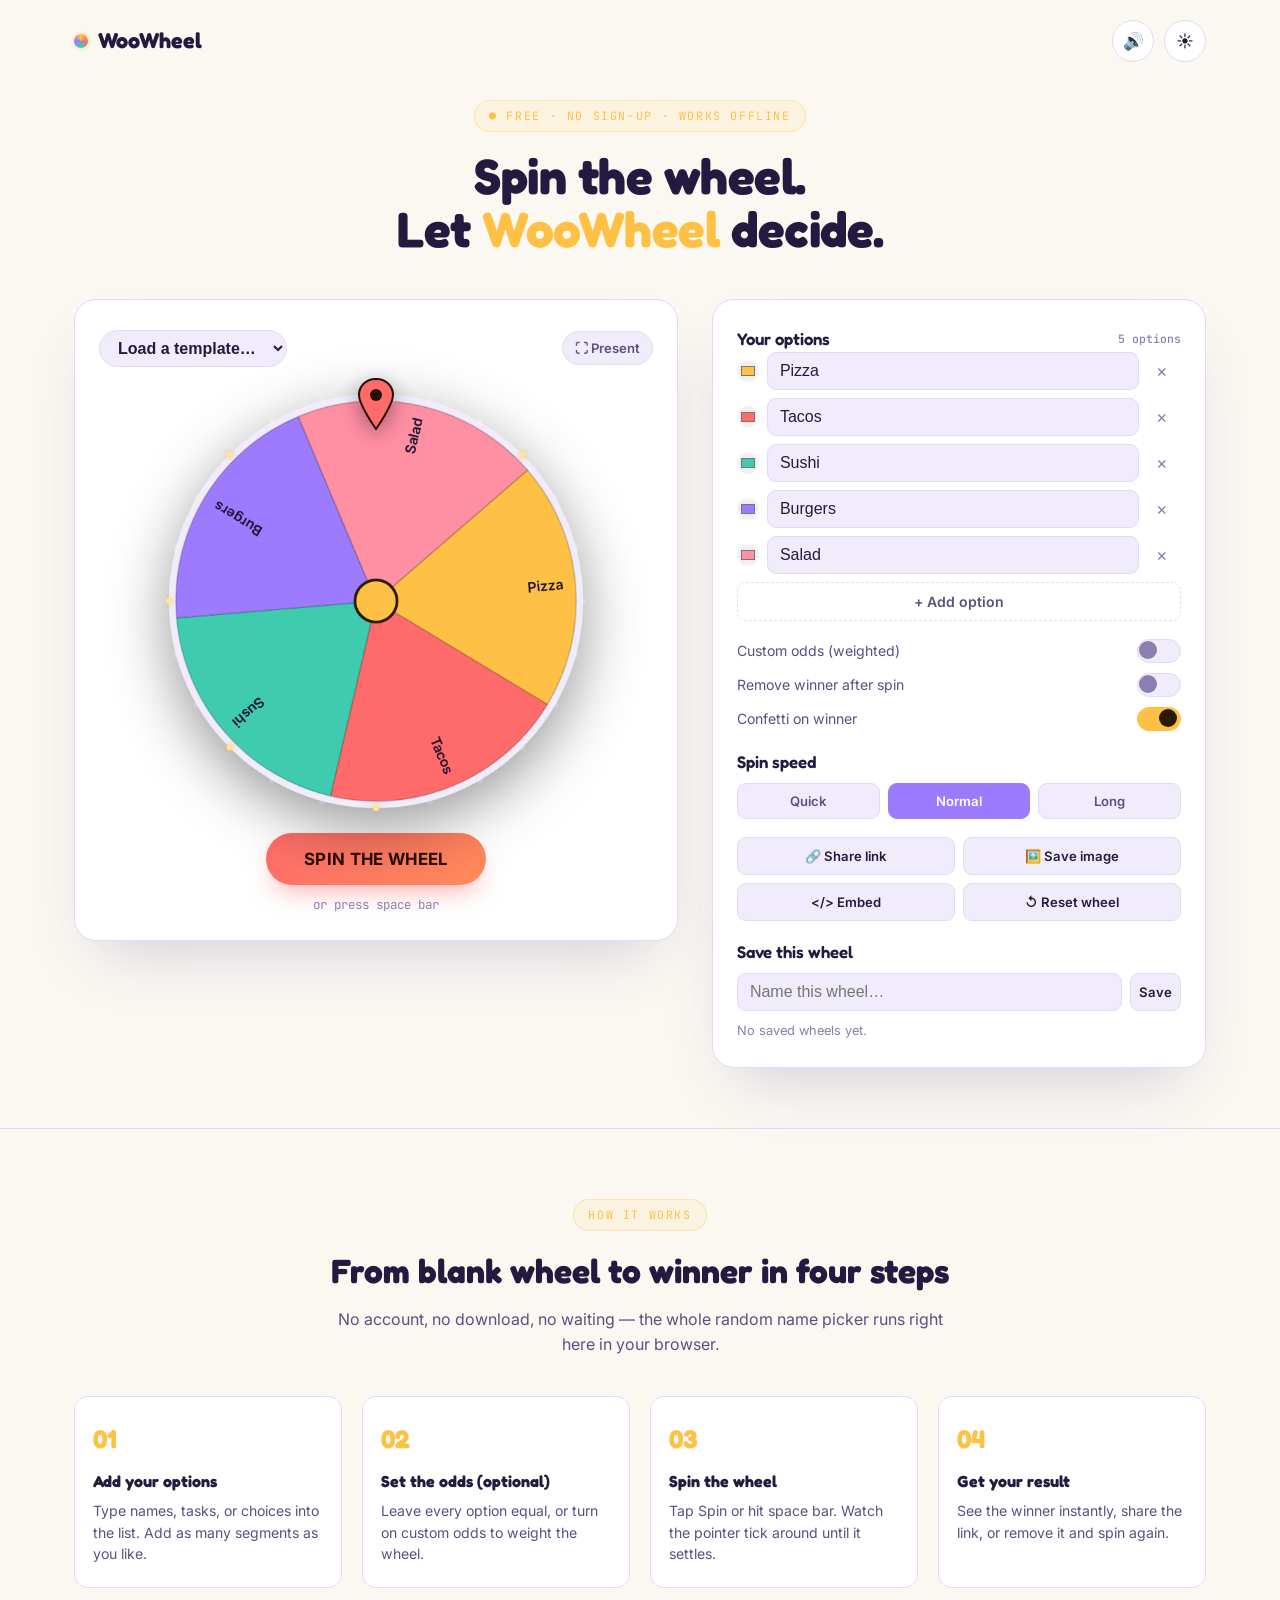
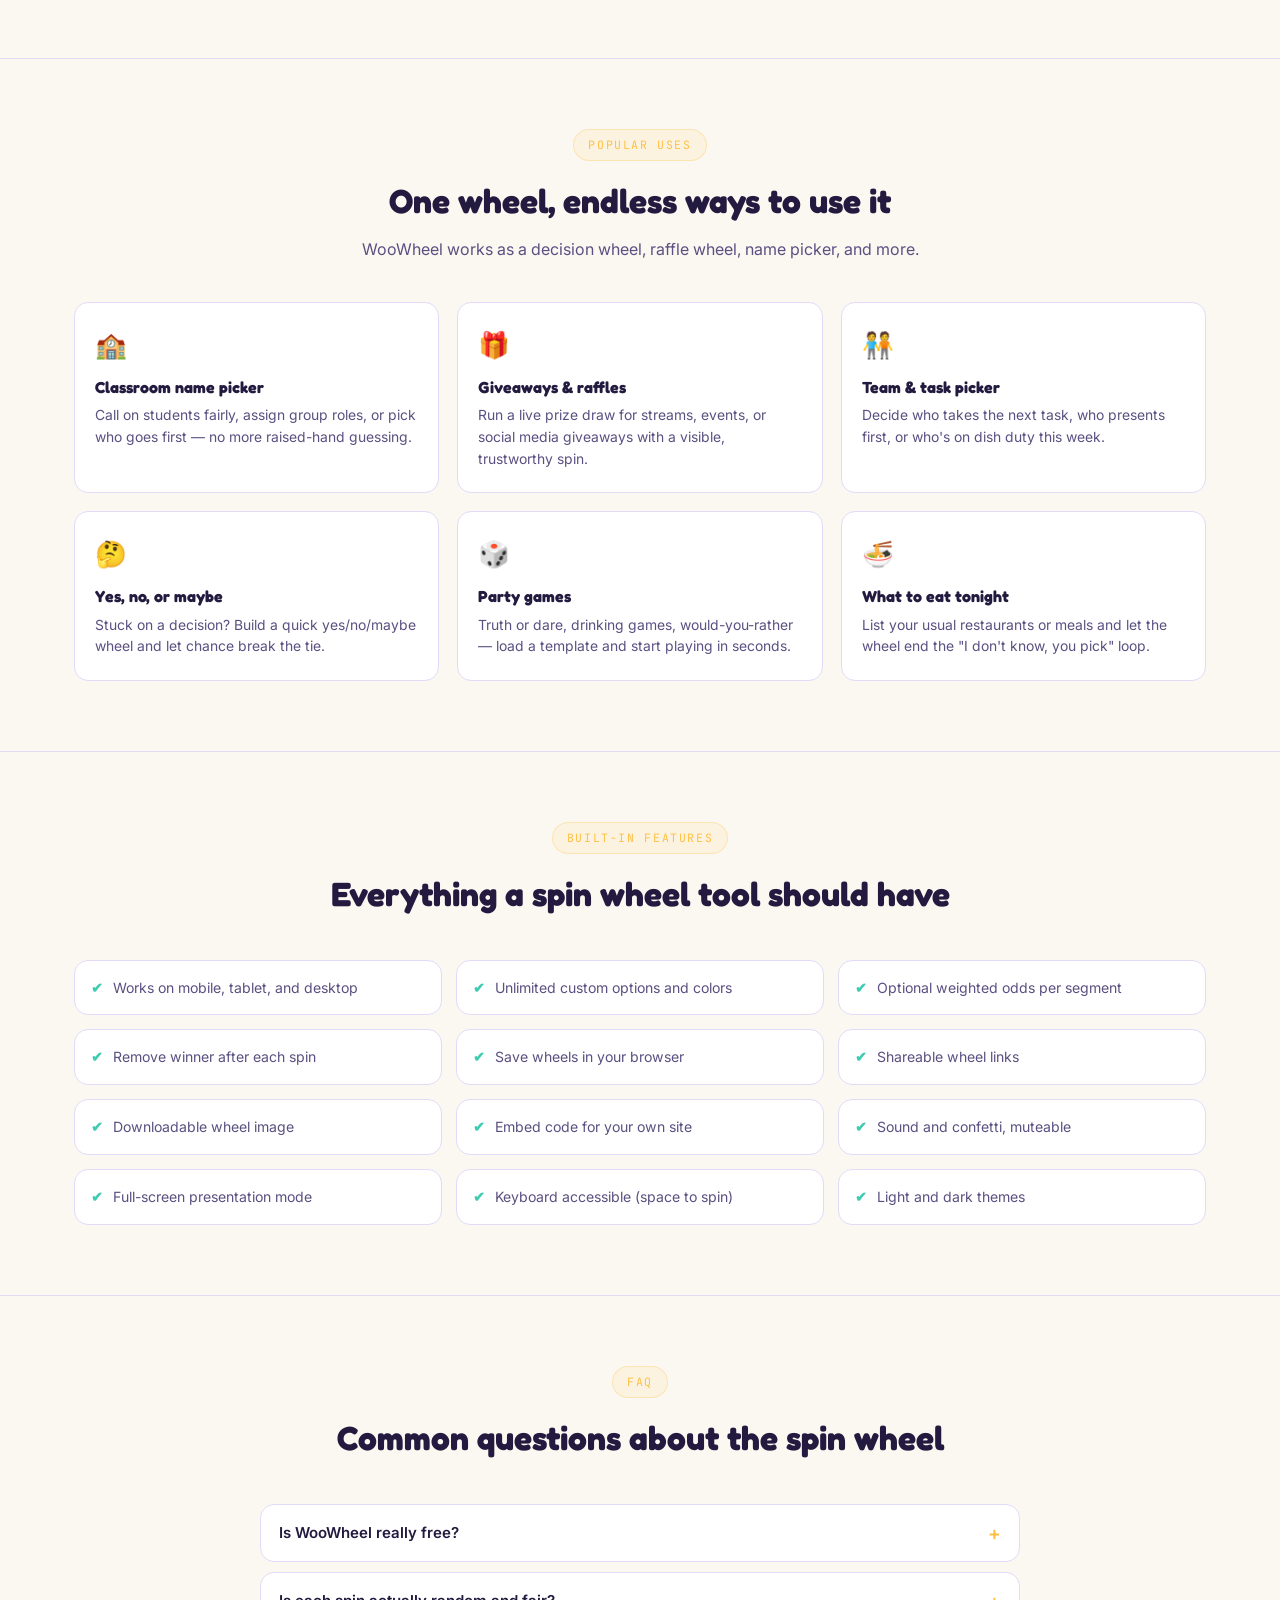
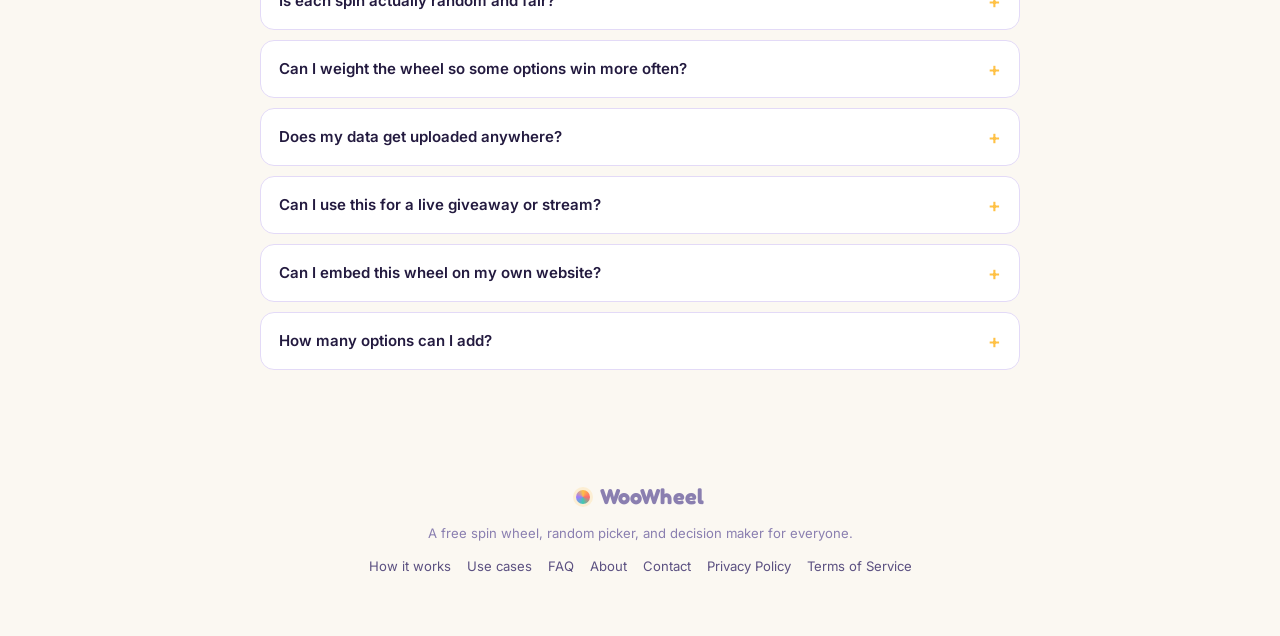
==== commit 32861dc1: "Update index.html" ====
--- a/index.html
+++ b/index.html
@@ -4,8 +4,8 @@
 <meta charset="UTF-8">
 <meta name="viewport" content="width=device-width, initial-scale=1.0, viewport-fit=cover">
 <title>Free Spin Wheel Online – Random Name Picker & Decision Wheel Maker | WooWheel</title>
-<meta name="description" content="Spin the wheel free, right in your browser. Build a custom random picker for names, decisions, raffles, giveaways, and classroom games. No sign-up, works on mobile, tablet, and desktop.">
-<meta name="keywords" content="spin wheel, wheel spinner, random name picker, decision wheel, wheel of names, random picker online, spin the wheel game, wheel decide, raffle wheel, prize wheel, yes or no wheel">
+<meta name="description" content="Spin the wheel free, right in your browser. Build a custom random picker for names, decisions, raffles, giveaways, and classroom games. No sign-up, works on mobile, tablet, and desktop Spin the Wheel to Decide a Random Choice">
+<meta name="keywords" content="spin wheel, wheel spinner, random name picker, decision wheel, wheel of names, random picker online, spin the wheel game, wheel decide, raffle wheel, prize wheel, yes or no wheel Wheel spin online">
 <link rel="canonical" href="https://woowheel.com/">
 <meta property="og:type" content="website">
 <meta property="og:title" content="WooWheel – Free Online Spin Wheel & Random Picker">
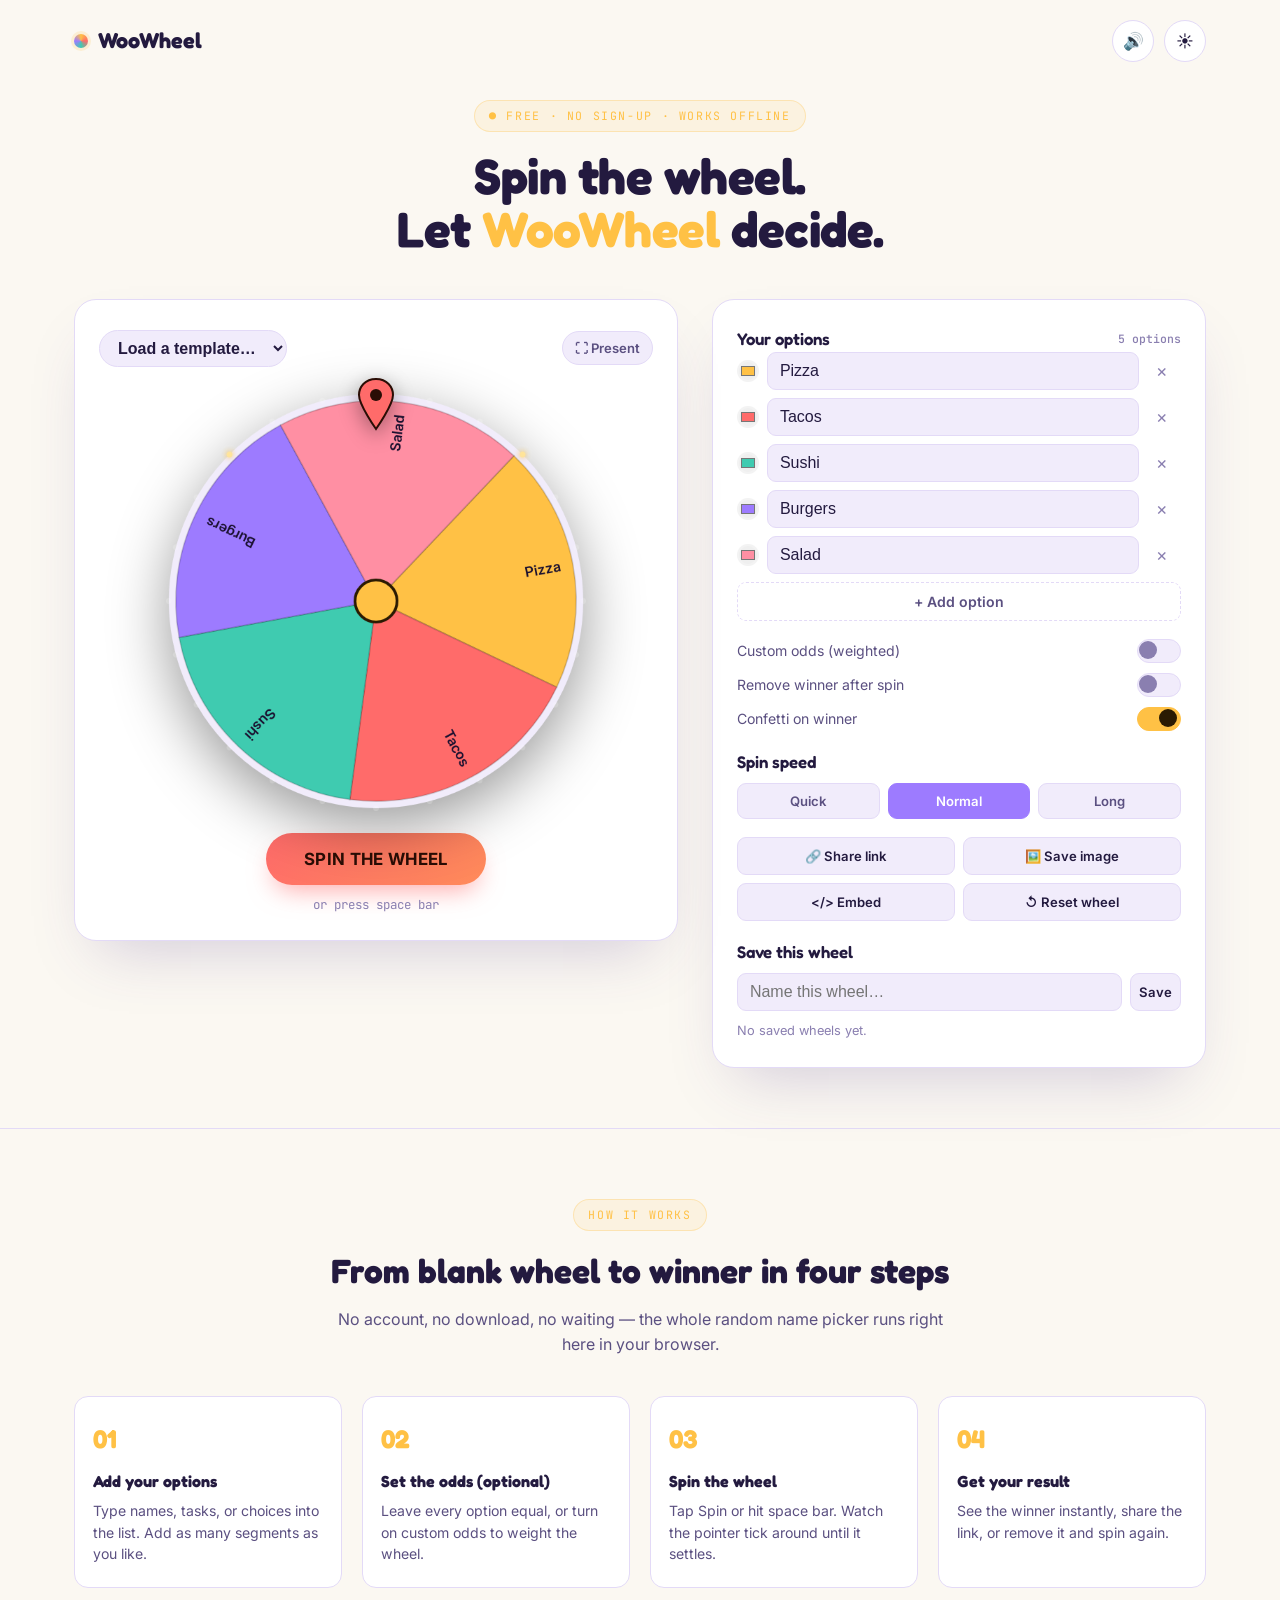
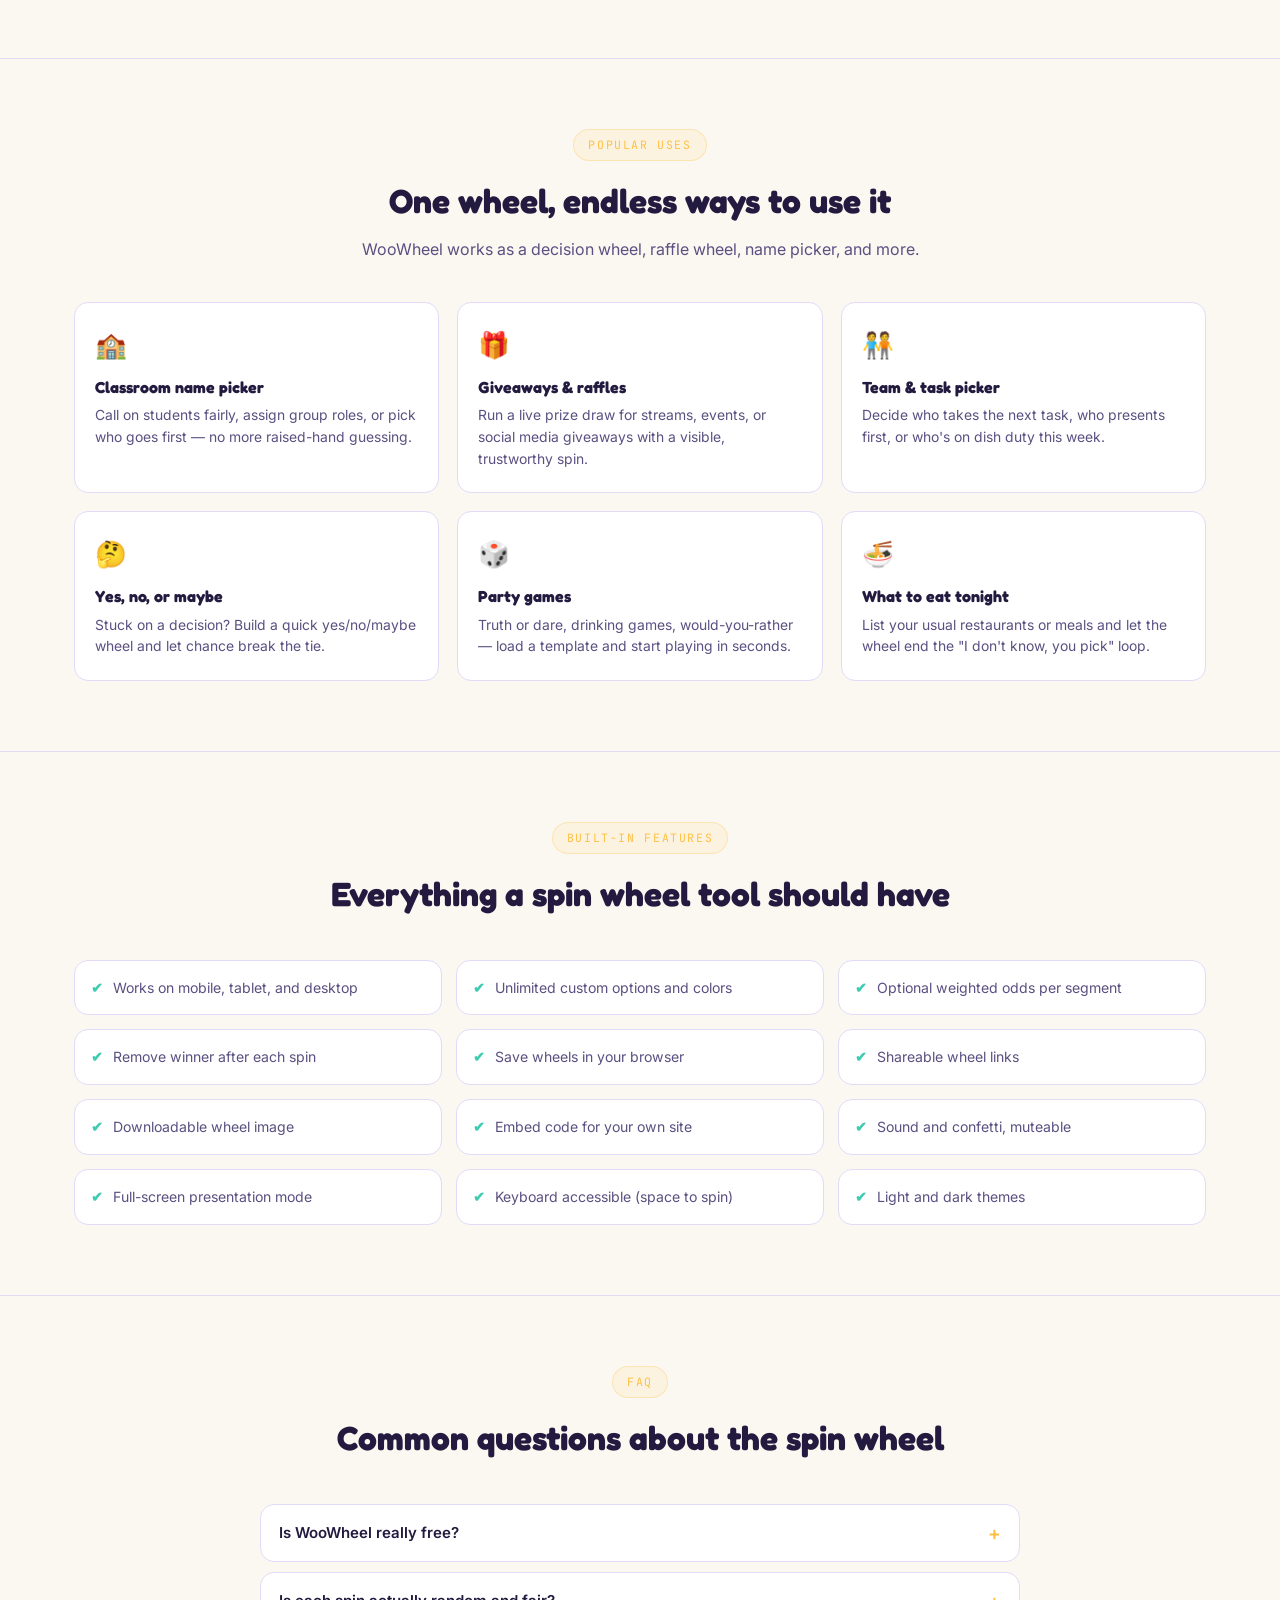
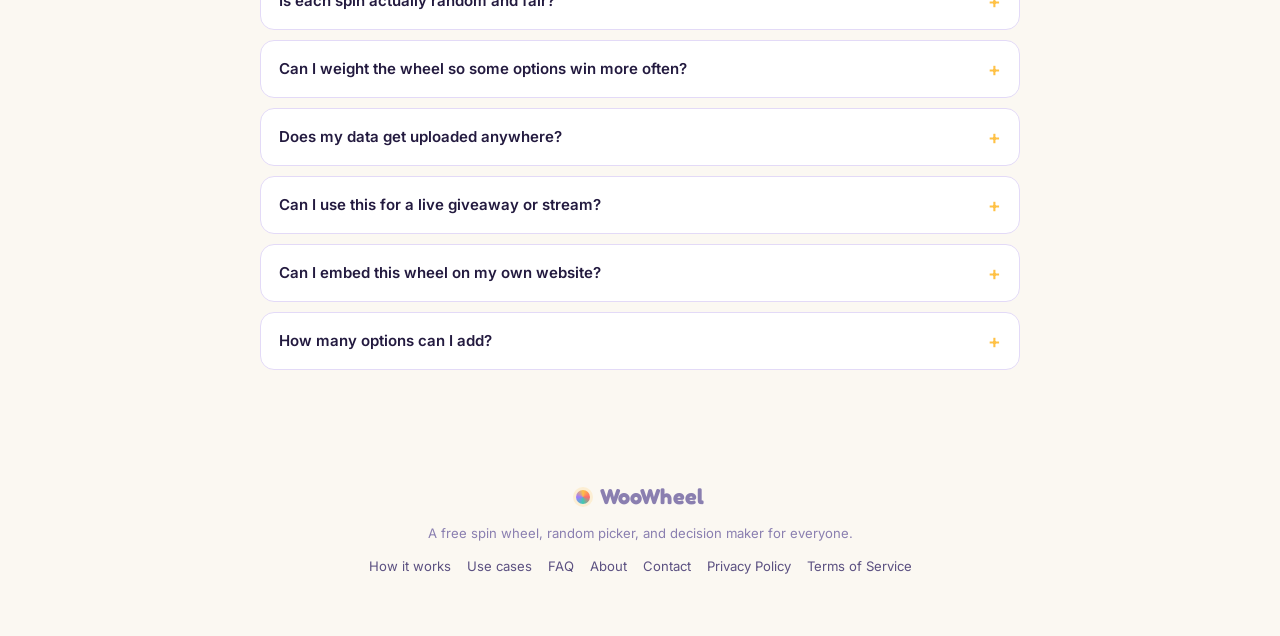
==== commit e8e8b83a: "Update index.html" ====
--- a/index.html
+++ b/index.html
@@ -3,7 +3,7 @@
 <head>
 <meta charset="UTF-8">
 <meta name="viewport" content="width=device-width, initial-scale=1.0, viewport-fit=cover">
-<title>Free Spin Wheel Online – Random Name Picker & Decision Wheel Maker | WooWheel</title>
+<title>Spin Wheel – Random Name Picker & Decision Wheel Maker | WooWheel</title>
 <meta name="description" content="Spin the wheel free, right in your browser. Build a custom random picker for names, decisions, raffles, giveaways, and classroom games. No sign-up, works on mobile, tablet, and desktop Spin the Wheel to Decide a Random Choice">
 <meta name="keywords" content="spin wheel, wheel spinner, random name picker, decision wheel, wheel of names, random picker online, spin the wheel game, wheel decide, raffle wheel, prize wheel, yes or no wheel Wheel spin online">
 <link rel="canonical" href="https://woowheel.com/">
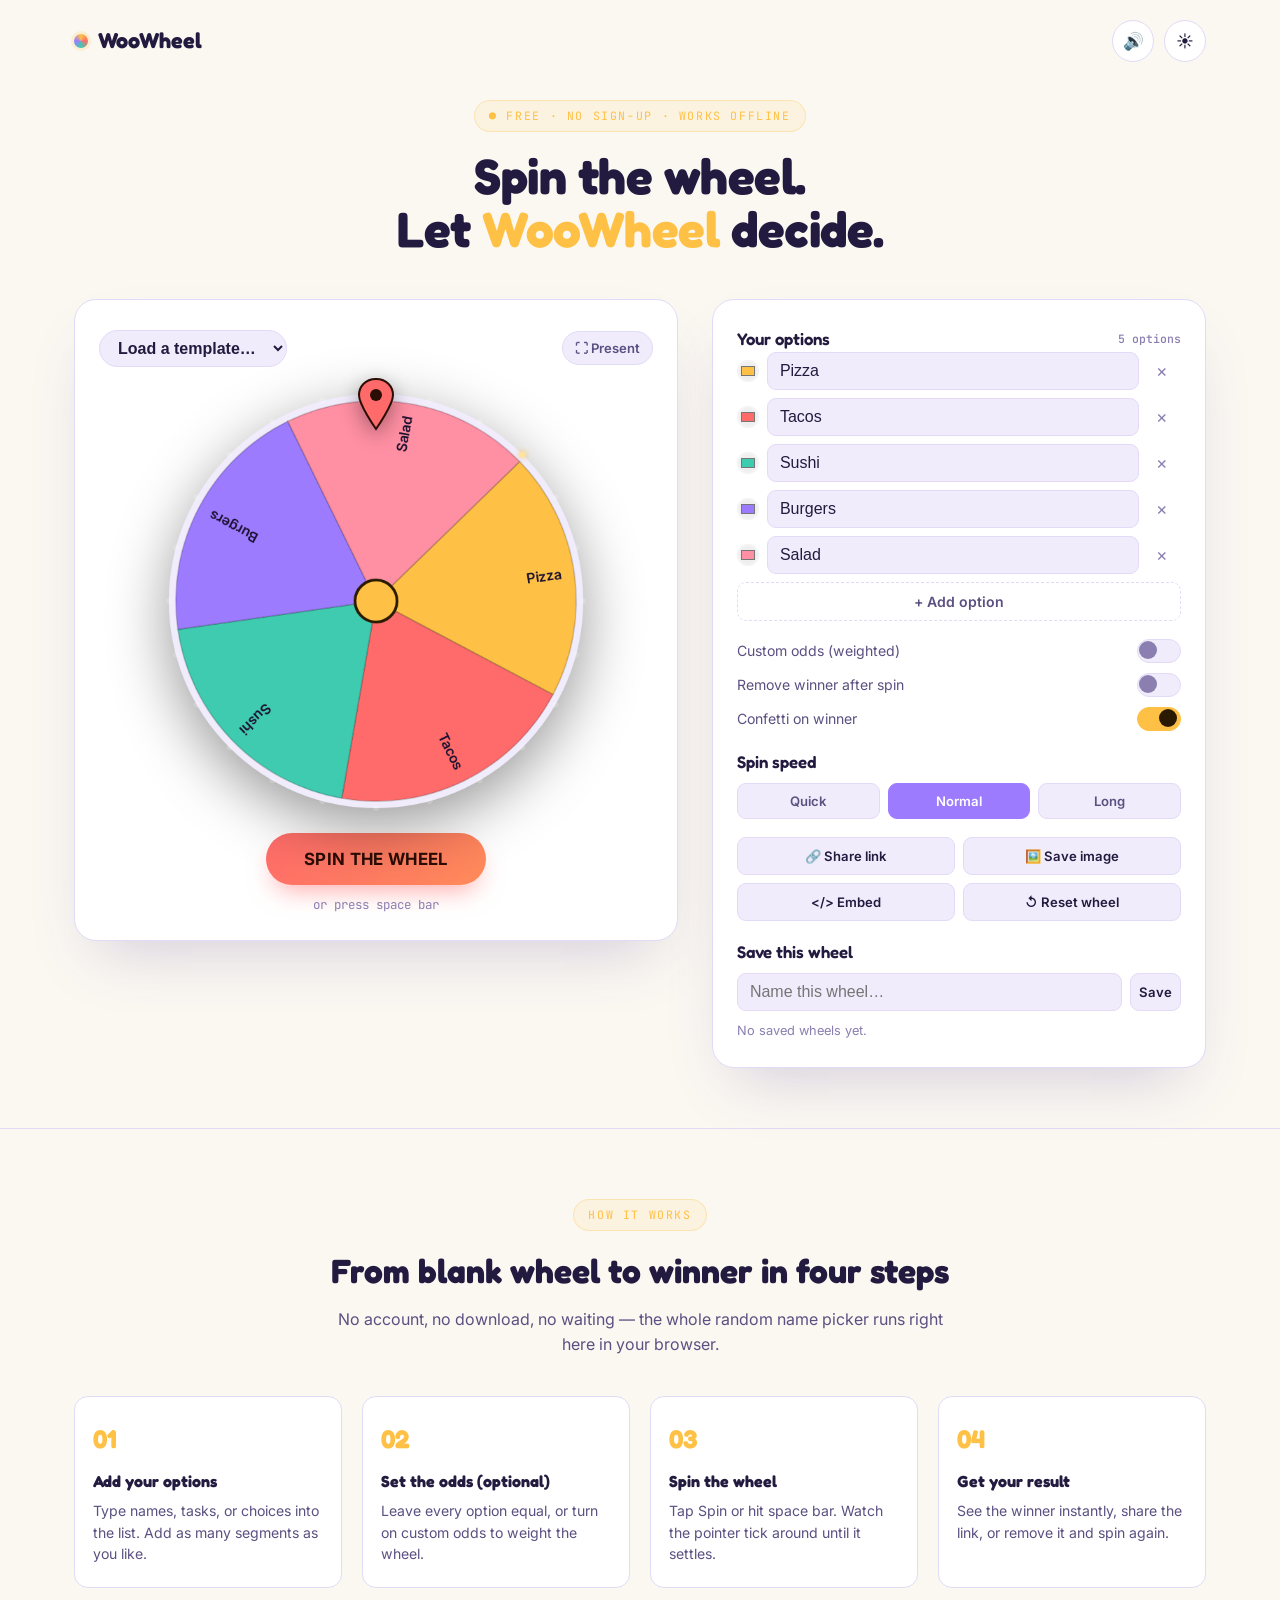
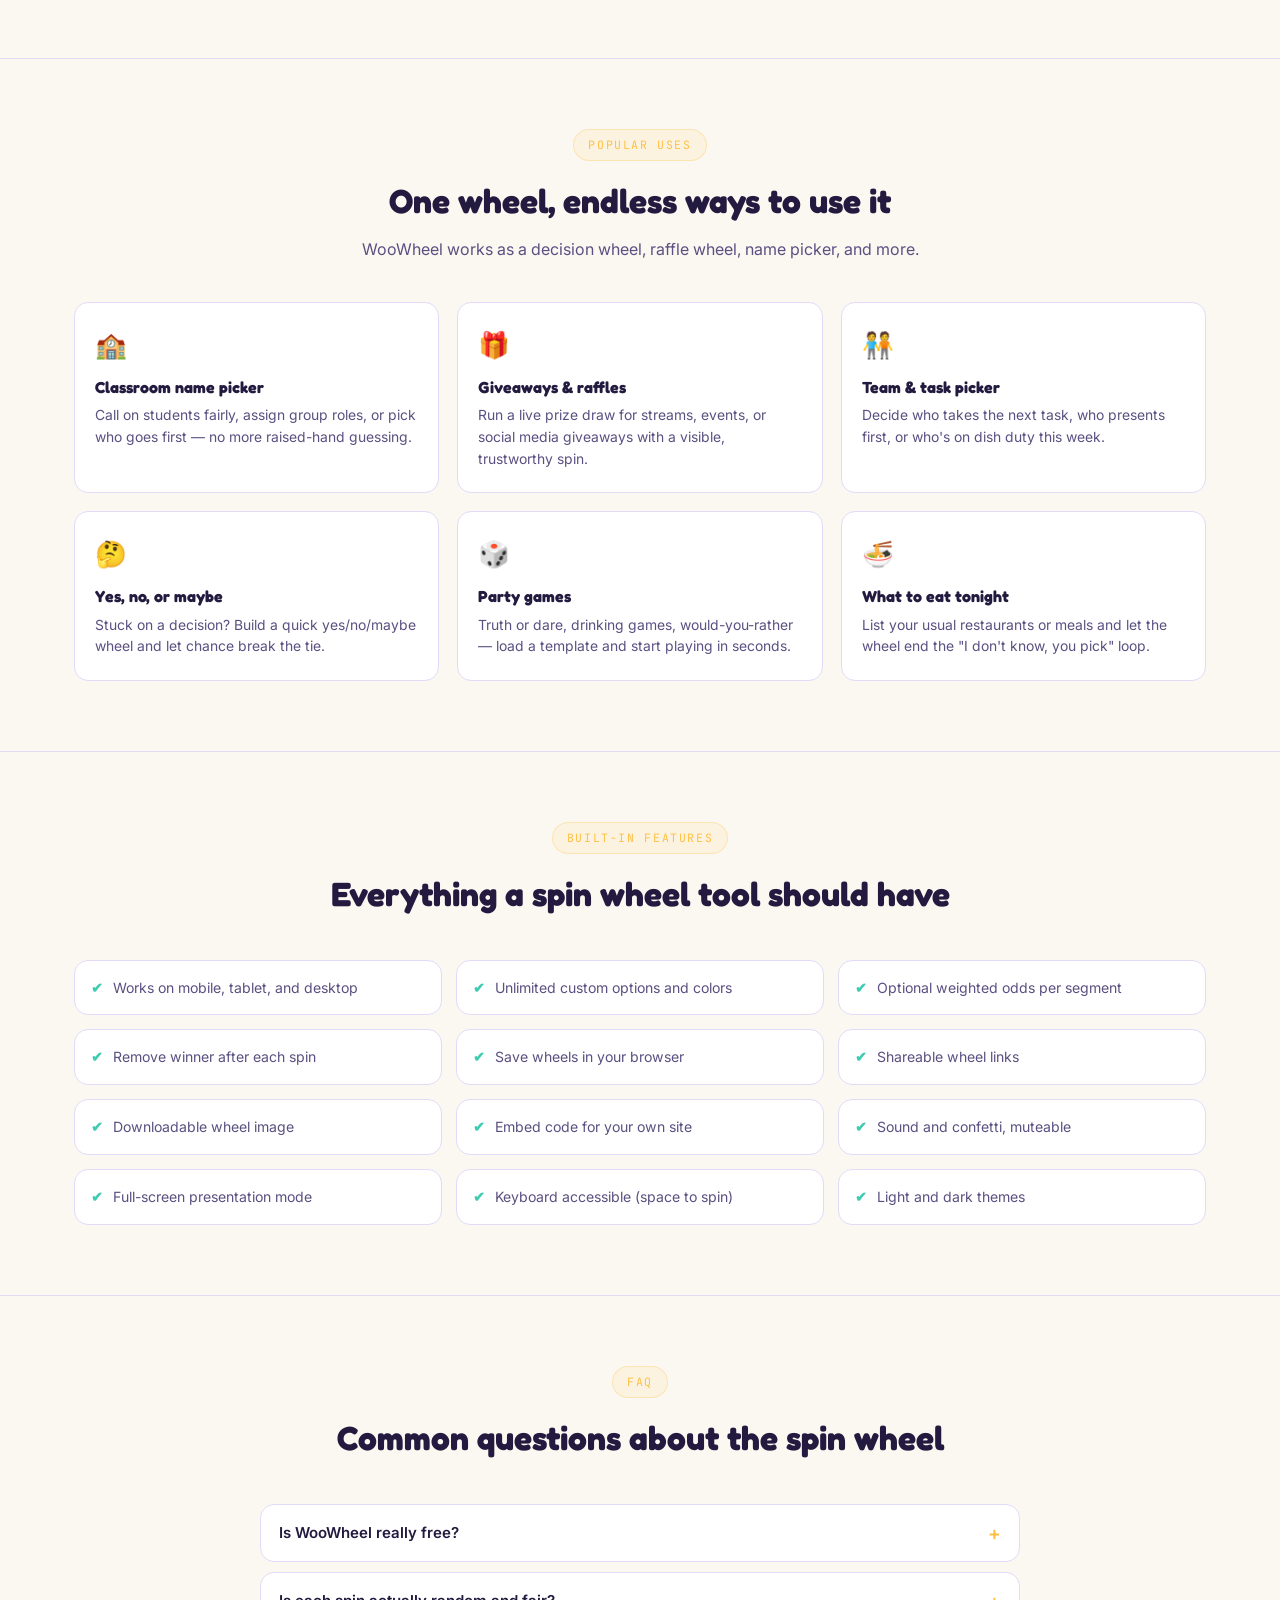
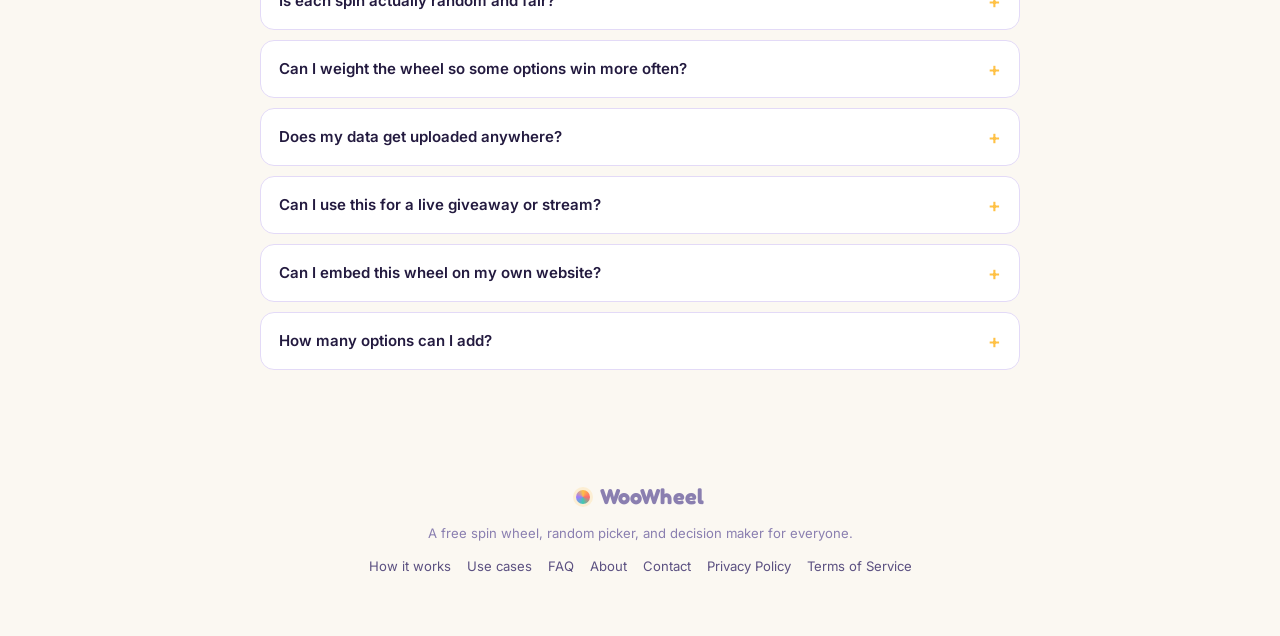
==== commit 2c610ceb: "Update index.html" ====
--- a/index.html
+++ b/index.html
@@ -3,7 +3,7 @@
 <head>
 <meta charset="UTF-8">
 <meta name="viewport" content="width=device-width, initial-scale=1.0, viewport-fit=cover">
-<title>Spin Wheel – Random Name Picker & Decision Wheel Maker | WooWheel</title>
+<title>Spin Wheel – Random Name Picker & Decide a Random Choice| WooWheel</title>
 <meta name="description" content="Spin the wheel free, right in your browser. Build a custom random picker for names, decisions, raffles, giveaways, and classroom games. No sign-up, works on mobile, tablet, and desktop Spin the Wheel to Decide a Random Choice">
 <meta name="keywords" content="spin wheel, wheel spinner, random name picker, decision wheel, wheel of names, random picker online, spin the wheel game, wheel decide, raffle wheel, prize wheel, yes or no wheel Wheel spin online">
 <link rel="canonical" href="https://woowheel.com/">
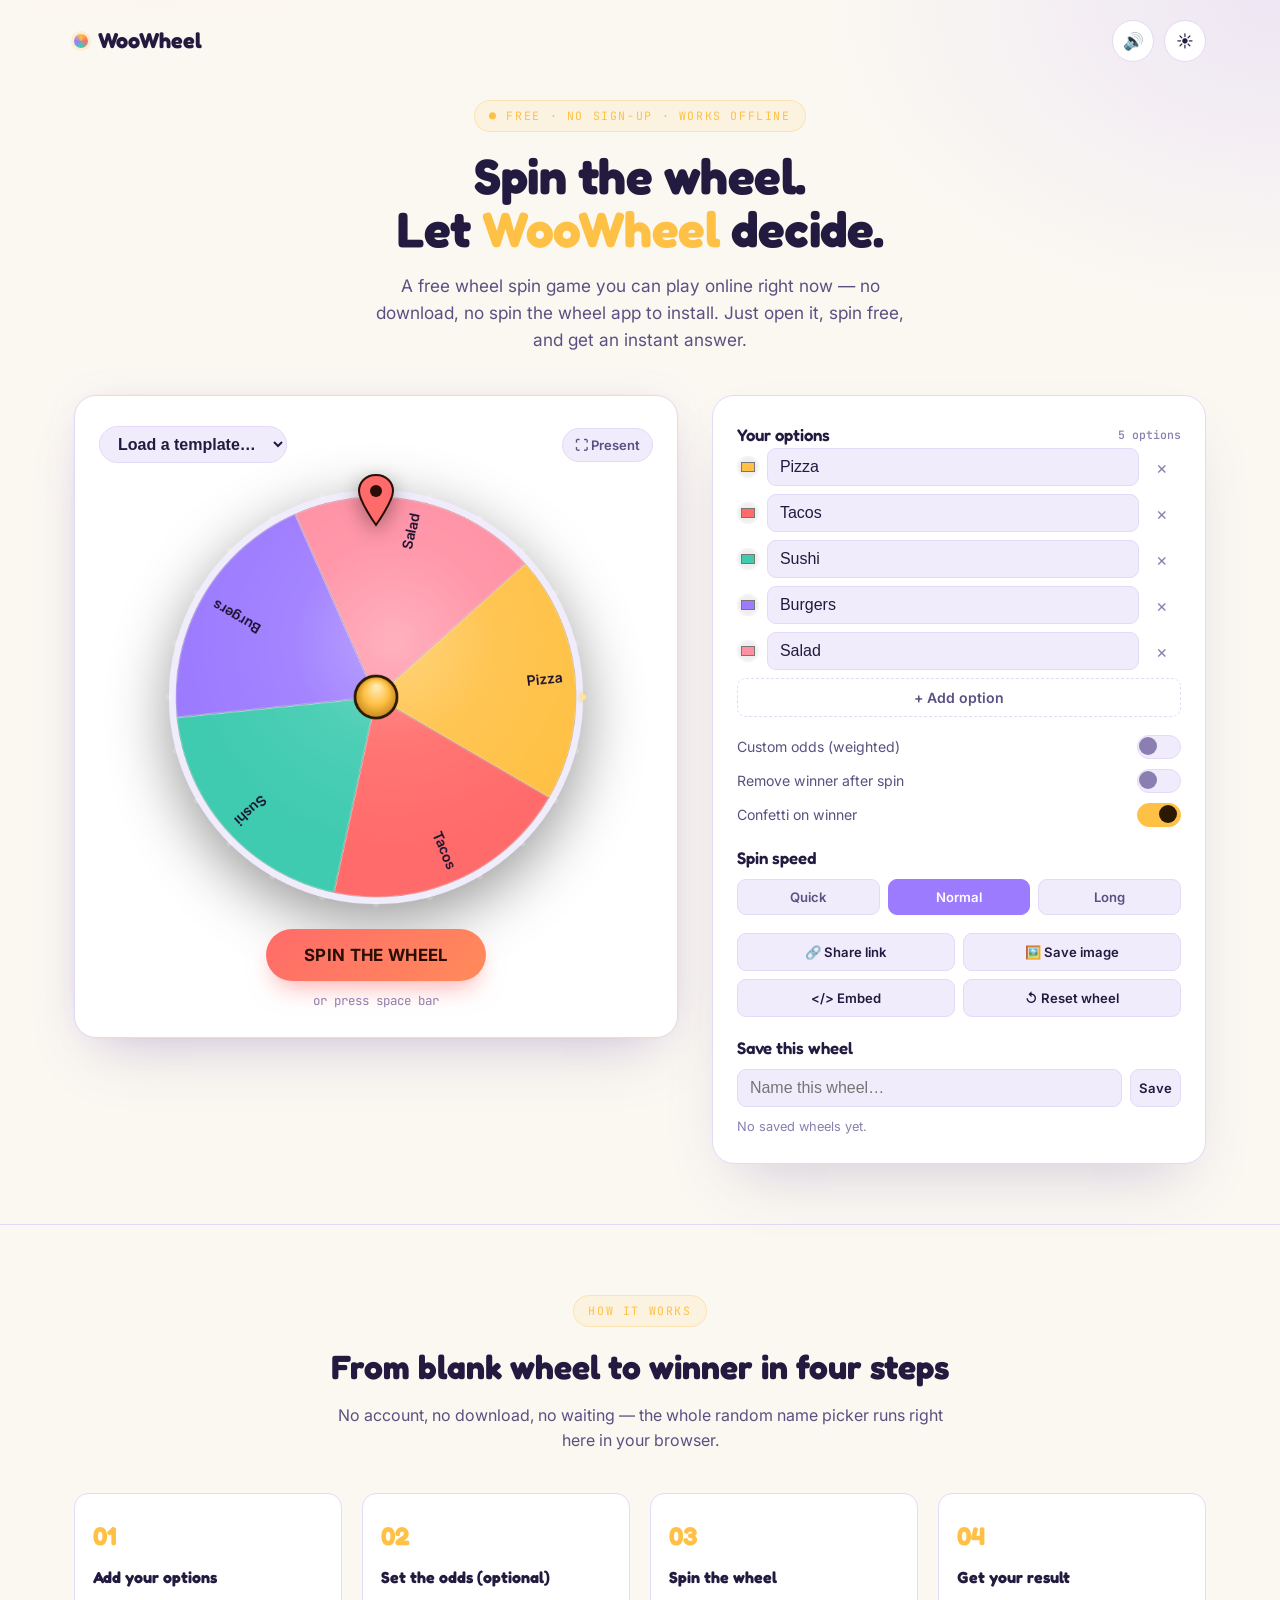
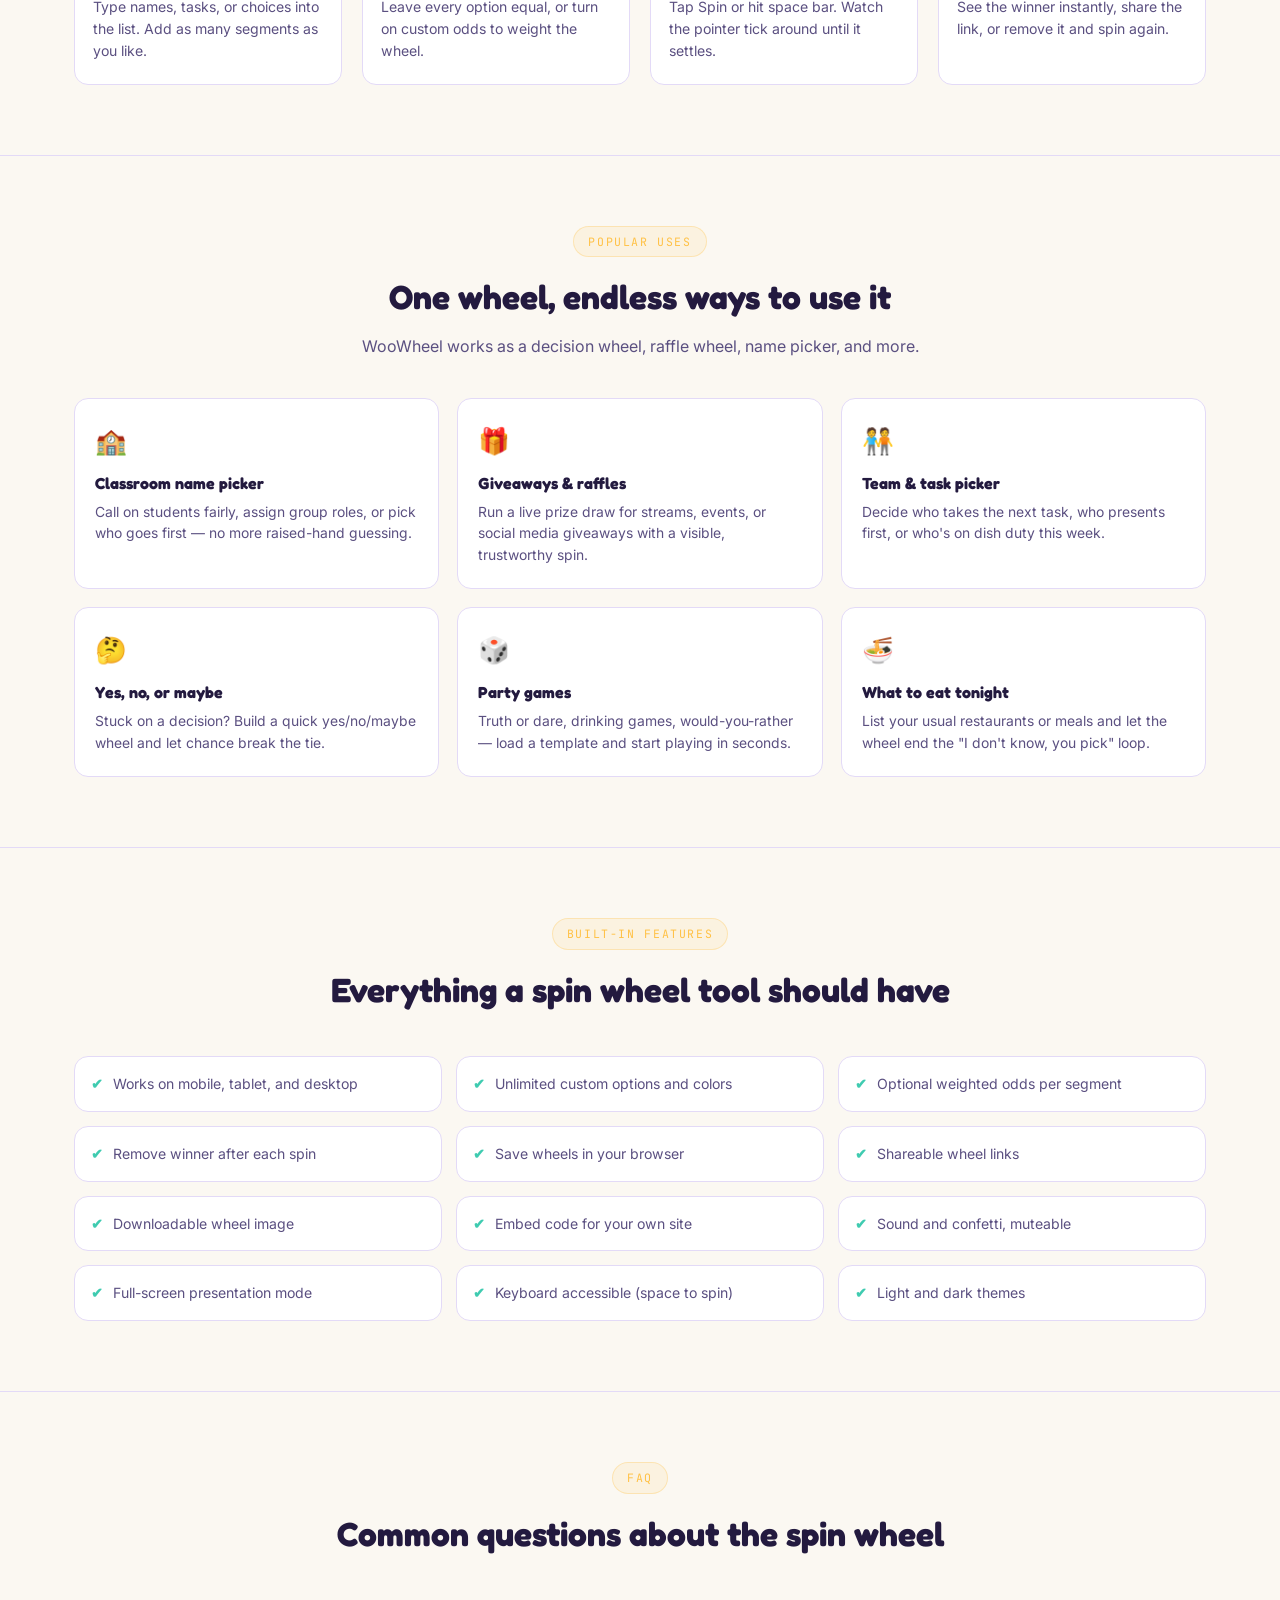
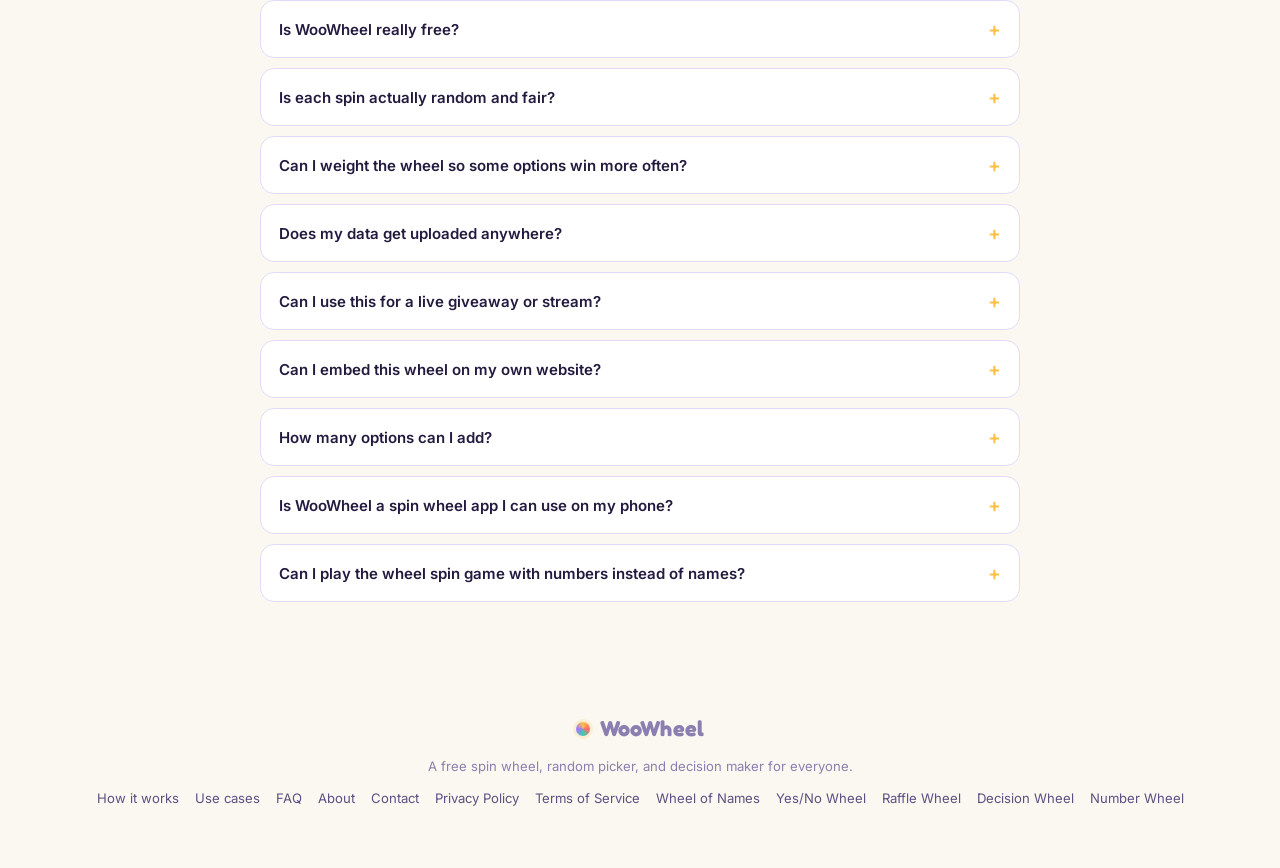
==== commit 7baba798: "Add files via upload" ====
--- a/index.html
+++ b/index.html
@@ -2,19 +2,37 @@
 <html lang="en">
 <head>
 <meta charset="UTF-8">
+<script>if(/(^|[?&])embed=1(&|$)/.test(location.search)){document.documentElement.classList.add('is-embed');}</script>
 <meta name="viewport" content="width=device-width, initial-scale=1.0, viewport-fit=cover">
-<title>Spin Wheel – Random Name Picker & Decide a Random Choice| WooWheel</title>
-<meta name="description" content="Spin the wheel free, right in your browser. Build a custom random picker for names, decisions, raffles, giveaways, and classroom games. No sign-up, works on mobile, tablet, and desktop Spin the Wheel to Decide a Random Choice">
-<meta name="keywords" content="spin wheel, wheel spinner, random name picker, decision wheel, wheel of names, random picker online, spin the wheel game, wheel decide, raffle wheel, prize wheel, yes or no wheel Wheel spin online">
+<title>Spin Wheel Online Free – Wheel Spin Game & Spin The Wheel App | WooWheel</title>
+<meta name="description" content="Play the free spin wheel game online or use it like a spin the wheel app — no sign-up needed. Build a custom wheel spin picker for names, numbers, decisions, raffles, and classroom games. Works on mobile, tablet, and desktop.">
+<meta name="keywords" content="spin wheel, wheel spin game, wheel spin online, spin wheel free, spin the wheel app, wheel spin wheel picker, spin wheel number, wheel spinner, random name picker, decision wheel, wheel of names, random picker online, spin the wheel game, wheel decide, raffle wheel, prize wheel, yes or no wheel">
 <link rel="canonical" href="https://woowheel.com/">
 <meta property="og:type" content="website">
-<meta property="og:title" content="WooWheel – Free Online Spin Wheel & Random Picker">
-<meta property="og:description" content="Type your options, spin the wheel, get a random winner. Free, fast, and mobile-friendly – no sign-up needed.">
+<meta property="og:title" content="WooWheel – Free Spin Wheel Game & Online Wheel Spinner App">
+<meta property="og:description" content="Type your options, spin the wheel, get a random winner. A free wheel spin game and app-like spinner — fast, fair, and mobile-friendly, no sign-up needed.">
 <meta property="og:url" content="https://woowheel.com/">
 <meta property="og:site_name" content="WooWheel">
 <meta name="twitter:card" content="summary_large_image">
-<meta name="twitter:title" content="WooWheel – Free Online Spin Wheel & Random Picker">
+<meta name="twitter:title" content="WooWheel – Free Spin Wheel Game & Online Wheel Spinner App">
 <meta name="twitter:description" content="Type your options, spin the wheel, get a random winner. Free, fast, and mobile-friendly.">
+<meta property="og:image" content="https://woowheel.com/og-image.jpg">
+<meta property="og:image:width" content="1200">
+<meta property="og:image:height" content="630">
+<meta property="og:locale" content="en_US">
+<meta name="twitter:image" content="https://woowheel.com/og-image.jpg">
+<link rel="icon" href="favicon.svg" type="image/svg+xml">
+<link rel="icon" href="favicon.ico" sizes="any">
+<link rel="icon" type="image/png" sizes="192x192" href="favicon-192.png">
+<link rel="apple-touch-icon" href="apple-touch-icon.png">
+<link rel="manifest" href="site.webmanifest">
+<link rel="alternate" hreflang="en" href="https://woowheel.com/">
+<link rel="alternate" hreflang="es" href="https://woowheel.com/es/">
+<link rel="alternate" hreflang="pt" href="https://woowheel.com/pt/">
+<link rel="alternate" hreflang="fr" href="https://woowheel.com/fr/">
+<link rel="alternate" hreflang="de" href="https://woowheel.com/de/">
+<link rel="alternate" hreflang="hi" href="https://woowheel.com/hi/">
+<link rel="alternate" hreflang="x-default" href="https://woowheel.com/">
 <meta name="theme-color" content="#FBF8F2">
 <link rel="preconnect" href="https://fonts.googleapis.com">
 <link rel="preconnect" href="https://fonts.gstatic.com" crossorigin>
@@ -28,7 +46,7 @@
   "applicationCategory": "UtilitiesApplication",
   "operatingSystem": "Any",
   "offers": { "@type": "Offer", "price": "0", "priceCurrency": "USD" },
-  "description": "A free online spin wheel and random picker for names, decisions, raffles, giveaways, and classroom games.",
+  "description": "A free spin wheel game and online wheel spin app for names, numbers, decisions, raffles, giveaways, and classroom games.",
   "browserRequirements": "Requires JavaScript"
 }
 </script>
@@ -42,7 +60,9 @@
     {"@type": "Question", "name": "Can I use the wheel on my phone?", "acceptedAnswer": {"@type": "Answer", "text": "Yes, the wheel resizes automatically for mobile, tablet, and desktop screens and works with tap or click."}},
     {"@type": "Question", "name": "Can I give some options a better chance of winning?", "acceptedAnswer": {"@type": "Answer", "text": "Yes, turn on custom odds to set a weight for each option, so some segments are more or less likely to be picked."}},
     {"@type": "Question", "name": "Can I save my wheel and use it again later?", "acceptedAnswer": {"@type": "Answer", "text": "Yes, name your wheel and save it. It stays in your browser so you can reopen it any time."}},
-    {"@type": "Question", "name": "Can I share my wheel with someone else?", "acceptedAnswer": {"@type": "Answer", "text": "Yes, use the share link button to generate a link that opens your exact wheel for anyone you send it to."}}
+    {"@type": "Question", "name": "Can I share my wheel with someone else?", "acceptedAnswer": {"@type": "Answer", "text": "Yes, use the share link button to generate a link that opens your exact wheel for anyone you send it to."}},
+    {"@type": "Question", "name": "Is WooWheel a spin wheel app I can use on my phone?", "acceptedAnswer": {"@type": "Answer", "text": "Yes. WooWheel works like a spin the wheel app right in your mobile browser — no install needed. Add it to your home screen for one-tap access."}},
+    {"@type": "Question", "name": "Can I play the wheel spin game with numbers instead of names?", "acceptedAnswer": {"@type": "Answer", "text": "Yes, type in any range of numbers as options, or use the dedicated random number wheel to spin a wheel of numbers instantly."}}
   ]
 }
 </script>
@@ -90,6 +110,7 @@
   transition:background .4s ease,color .4s ease;
 }
 [data-theme="dark"] body{background:radial-gradient(1100px 700px at 15% -10%, #241A4A 0%, var(--bg) 55%), var(--bg);}
+body{background:radial-gradient(1000px 640px at 12% -8%, rgba(255,193,69,.16) 0%, rgba(255,193,69,0) 55%), radial-gradient(900px 620px at 100% 0%, rgba(157,123,255,.14) 0%, rgba(157,123,255,0) 50%), var(--bg);}
 h1,h2,h3,.brand-word{font-family:'Fredoka',sans-serif;}
 a{color:inherit;}
 button{font-family:'Inter',sans-serif;cursor:pointer;border:none;}
@@ -136,7 +157,7 @@
 /* ---------- WHEEL STAGE ---------- */
 .stage{
   background:var(--surface);border:1px solid var(--line);border-radius:var(--radius-lg);
-  padding:30px 24px 26px;box-shadow:var(--shadow-deep);
+  padding:30px 24px 26px;box-shadow:var(--shadow-deep), 0 0 0 1px rgba(255,193,69,.08), 0 0 40px -18px rgba(157,123,255,.35);
   display:flex;flex-direction:column;align-items:center;position:relative;
 }
 .stage-topline{
@@ -155,7 +176,33 @@
 .pill-btn:hover{color:var(--text);border-color:var(--gold);}
 .pill-btn.active{color:var(--bg);background:var(--gold);border-color:var(--gold);}
 
-.wheel-area{position:relative;width:min(420px,100%);aspect-ratio:1/1;margin:18px auto 8px;}
+.wheel-area{position:relative;width:min(420px,100%);aspect-ratio:1/1;margin:18px auto 8px;transition:filter .3s ease;}
+.wheel-area::after{
+  content:'';position:absolute;inset:-34px;border-radius:50%;z-index:-1;pointer-events:none;
+  background:conic-gradient(from 0deg, var(--gold), var(--coral), var(--violet), var(--teal), var(--sky), var(--gold));
+  filter:blur(26px);opacity:.35;animation:wheelHalo 10s linear infinite;
+}
+@media(prefers-reduced-motion:reduce){.wheel-area::after{animation:none;}}
+@keyframes wheelHalo{to{transform:rotate(360deg);}}
+.wheel-area::before{
+  content:'';position:absolute;inset:-26px;border-radius:50%;z-index:0;pointer-events:none;
+  background:radial-gradient(circle, rgba(255,193,69,0) 55%, rgba(255,193,69,0) 100%);
+  transition:background .4s ease;
+}
+.stage.is-spinning .wheel-area::before{
+  background:radial-gradient(circle, rgba(255,193,69,.35) 0%, rgba(157,123,255,.18) 55%, rgba(255,193,69,0) 78%);
+  animation:wheelAura 1.1s ease-in-out infinite;
+}
+@keyframes wheelAura{0%,100%{opacity:.65;transform:scale(1);}50%{opacity:1;transform:scale(1.06);}}
+.stage.is-spinning canvas#wheelCanvas{filter:drop-shadow(0 18px 30px rgba(0,0,0,.4)) drop-shadow(0 0 24px rgba(255,193,69,.35));}
+.stage{transition:box-shadow .4s ease;}
+.stage.is-spinning{box-shadow:var(--shadow-deep), 0 0 0 1px rgba(255,193,69,.25), 0 0 60px -10px rgba(157,123,255,.45);}
+.wheel-area.landed canvas#wheelCanvas{animation:wheelLand .5s cubic-bezier(.34,1.56,.64,1);}
+@keyframes wheelLand{0%{transform:scale(1);}30%{transform:scale(1.035);}100%{transform:scale(1);}}
+@media(prefers-reduced-motion:reduce){
+  .stage.is-spinning .wheel-area::before{animation:none;}
+  .wheel-area.landed canvas#wheelCanvas{animation:none;}
+}
 .pointer-flap{
   position:absolute;top:-14px;left:50%;transform:translateX(-50%);
   width:46px;height:56px;z-index:5;filter:drop-shadow(0 6px 10px rgba(0,0,0,.35));
@@ -171,8 +218,11 @@
   background:linear-gradient(135deg,var(--coral),#ff8b5a);color:#2a0d05;font-weight:700;font-size:1.05rem;
   letter-spacing:.02em;box-shadow:0 12px 26px -8px rgba(255,107,106,.6);transition:transform .15s ease, box-shadow .2s ease;
 }
-.spin-btn:hover{transform:translateY(-2px);}
-.spin-btn:disabled{opacity:.55;cursor:not-allowed;transform:none;}
+.spin-btn{position:relative;animation:btnPulse 2.6s ease-in-out infinite;}
+.spin-btn:hover{transform:translateY(-2px);animation:none;}
+.spin-btn:disabled{opacity:.55;cursor:not-allowed;transform:none;animation:none;}
+@keyframes btnPulse{0%,100%{box-shadow:0 12px 26px -8px rgba(255,107,106,.6);}50%{box-shadow:0 12px 32px -6px rgba(255,107,106,.9),0 0 0 6px rgba(255,107,106,.12);}}
+@media(prefers-reduced-motion:reduce){.spin-btn{animation:none;}}
 .spin-hint{margin-top:10px;color:var(--text-faint);font-size:.78rem;font-family:'JetBrains Mono',monospace;}
 
 /* ---------- CONTROL PANEL ---------- */
@@ -371,6 +421,20 @@
 .fullscreen-mode{position:fixed;inset:0;z-index:80;background:var(--bg);display:flex;align-items:center;justify-content:center;padding:20px;}
 .fullscreen-mode .stage{width:min(600px,92vw);}
 .fs-exit{position:fixed;top:18px;right:18px;z-index:81;}
+
+/* ---------- EMBED MODE (used when this page loads inside an <iframe> embed) ---------- */
+html.is-embed{background:transparent;}
+html.is-embed body{background:transparent;min-height:auto;}
+html.is-embed .site-nav,
+html.is-embed .hero-head,
+html.is-embed .panel,
+html.is-embed .content-section,
+html.is-embed footer{display:none !important;}
+html.is-embed .hero{padding:14px 0;}
+html.is-embed .wrap{padding:0 12px;}
+html.is-embed .studio{grid-template-columns:1fr;}
+html.is-embed .stage{box-shadow:none;border-color:transparent;background:transparent;padding:10px 6px;}
+html.is-embed .wheel-area{width:min(320px,92vw);}
 </style>
 </head>
 <body>
@@ -389,6 +453,7 @@
     <div class="hero-head">
       <span class="eyebrow">● Free · No Sign-up · Works Offline</span>
       <h1>Spin the wheel.<br>Let <span>WooWheel</span> decide.</h1>
+      <p>A free wheel spin game you can play online right now — no download, no spin the wheel app to install. Just open it, spin free, and get an instant answer.</p>
     </div>
 
     <div class="studio">
@@ -590,6 +655,14 @@
         <button class="faq-q">How many options can I add? <span class="plus">+</span></button>
         <div class="faq-a"><p>There's no hard limit, though wheels stay easiest to read with somewhere between 2 and 30 segments.</p></div>
       </div>
+      <div class="faq-item">
+        <button class="faq-q">Is WooWheel a spin wheel app I can use on my phone? <span class="plus">+</span></button>
+        <div class="faq-a"><p>Yes. WooWheel works like a spin the wheel app right in your mobile browser — no install needed. Add it to your home screen for one-tap access any time.</p></div>
+      </div>
+      <div class="faq-item">
+        <button class="faq-q">Can I play the wheel spin game with numbers instead of names? <span class="plus">+</span></button>
+        <div class="faq-a"><p>Yes, type in any range of numbers as options, or use the dedicated <a href="random-number-wheel.html">random number wheel</a> to spin a wheel of numbers instantly.</p></div>
+      </div>
     </div>
   </div>
 </section>
@@ -606,6 +679,11 @@
       <a href="contact.html">Contact</a>
       <a href="privacy-policy.html">Privacy Policy</a>
       <a href="terms.html">Terms of Service</a>
+      <a href="wheel-of-names.html">Wheel of Names</a>
+      <a href="yes-or-no-wheel.html">Yes/No Wheel</a>
+      <a href="raffle-wheel.html">Raffle Wheel</a>
+      <a href="decision-wheel.html">Decision Wheel</a>
+      <a href="random-number-wheel.html">Number Wheel</a>
     </div>
   </div>
 </footer>
@@ -820,7 +898,14 @@
       ctx.closePath();
       ctx.fillStyle = opt.color;
       ctx.fill();
-      ctx.lineWidth = 2; ctx.strokeStyle = 'rgba(0,0,0,.18)'; ctx.stroke();
+      // glossy sheen: soft highlight arcing from hub toward rim, top-left biased
+      const sheen = ctx.createRadialGradient(-r*0.15,-r*0.25,r*0.05,-r*0.15,-r*0.25,r*1.05);
+      sheen.addColorStop(0,'rgba(255,255,255,.28)');
+      sheen.addColorStop(0.45,'rgba(255,255,255,.08)');
+      sheen.addColorStop(1,'rgba(255,255,255,0)');
+      ctx.fillStyle = sheen; ctx.fill();
+      ctx.lineWidth = 2.5; ctx.strokeStyle = 'rgba(255,255,255,.35)'; ctx.stroke();
+      ctx.lineWidth = 1; ctx.strokeStyle = 'rgba(0,0,0,.2)'; ctx.stroke();
 
       // label
       ctx.save();
@@ -835,9 +920,12 @@
 
       start += angle;
     });
-    // hub
-    ctx.beginPath(); ctx.arc(0,0,size*0.05,0,Math.PI*2);
-    ctx.fillStyle = '#FFC145'; ctx.fill();
+    // hub — domed metallic gradient
+    const hubR = size*0.05;
+    const hubGrad = ctx.createRadialGradient(-hubR*0.35,-hubR*0.35,hubR*0.1,0,0,hubR);
+    hubGrad.addColorStop(0,'#FFE9B0'); hubGrad.addColorStop(0.55,'#FFC145'); hubGrad.addColorStop(1,'#C98A1F');
+    ctx.beginPath(); ctx.arc(0,0,hubR,0,Math.PI*2);
+    ctx.fillStyle = hubGrad; ctx.fill();
     ctx.lineWidth = 4; ctx.strokeStyle = '#2a1a02'; ctx.stroke();
     ctx.restore();
   }
@@ -940,6 +1028,8 @@
     ensureAudio();
     spinning = true;
     spinBtn.disabled = true;
+    stageEl.classList.add('is-spinning');
+    document.getElementById('wheelArea').classList.remove('landed');
 
     const winnerIdx = pickWinnerIndex();
     const targetSegAngle = angleForIndex(winnerIdx);
@@ -972,11 +1062,31 @@
 
       if(p < 1){ requestAnimationFrame(frame); }
       else{
-        spinning = false; spinBtn.disabled = false;
-        showResult(winnerIdx);
+        settle(rotation);
       }
     }
     requestAnimationFrame(frame);
+
+    function settle(landedRotation){
+      const settleStart = performance.now();
+      const settleDuration = 420;
+      const amplitude = 0.028; // radians of wobble
+      (function settleFrame(now){
+        const sp = Math.min(1, (now - settleStart)/settleDuration);
+        const decay = Math.exp(-sp*6) * Math.sin(sp*Math.PI*4);
+        rotation = landedRotation + amplitude*decay;
+        drawWheel(rotation);
+        if(sp < 1){ requestAnimationFrame(settleFrame); }
+        else{
+          rotation = landedRotation;
+          drawWheel(rotation);
+          spinning = false; spinBtn.disabled = false;
+          stageEl.classList.remove('is-spinning');
+          document.getElementById('wheelArea').classList.add('landed');
+          showResult(winnerIdx);
+        }
+      })(settleStart);
+    }
   }
 
   function showResult(idx){
@@ -1036,7 +1146,7 @@
   });
 
   embedBtn.addEventListener('click', ()=>{
-    const url = location.origin + location.pathname + '?w=' + encodeWheel();
+    const url = location.origin + location.pathname + '?w=' + encodeWheel() + '&embed=1';
     embedCode.textContent = '<iframe src="'+url+'" width="420" height="620" style="border:0;border-radius:16px;" title="WooWheel spin wheel"></iframe>';
     embedModal.classList.add('show');
   });
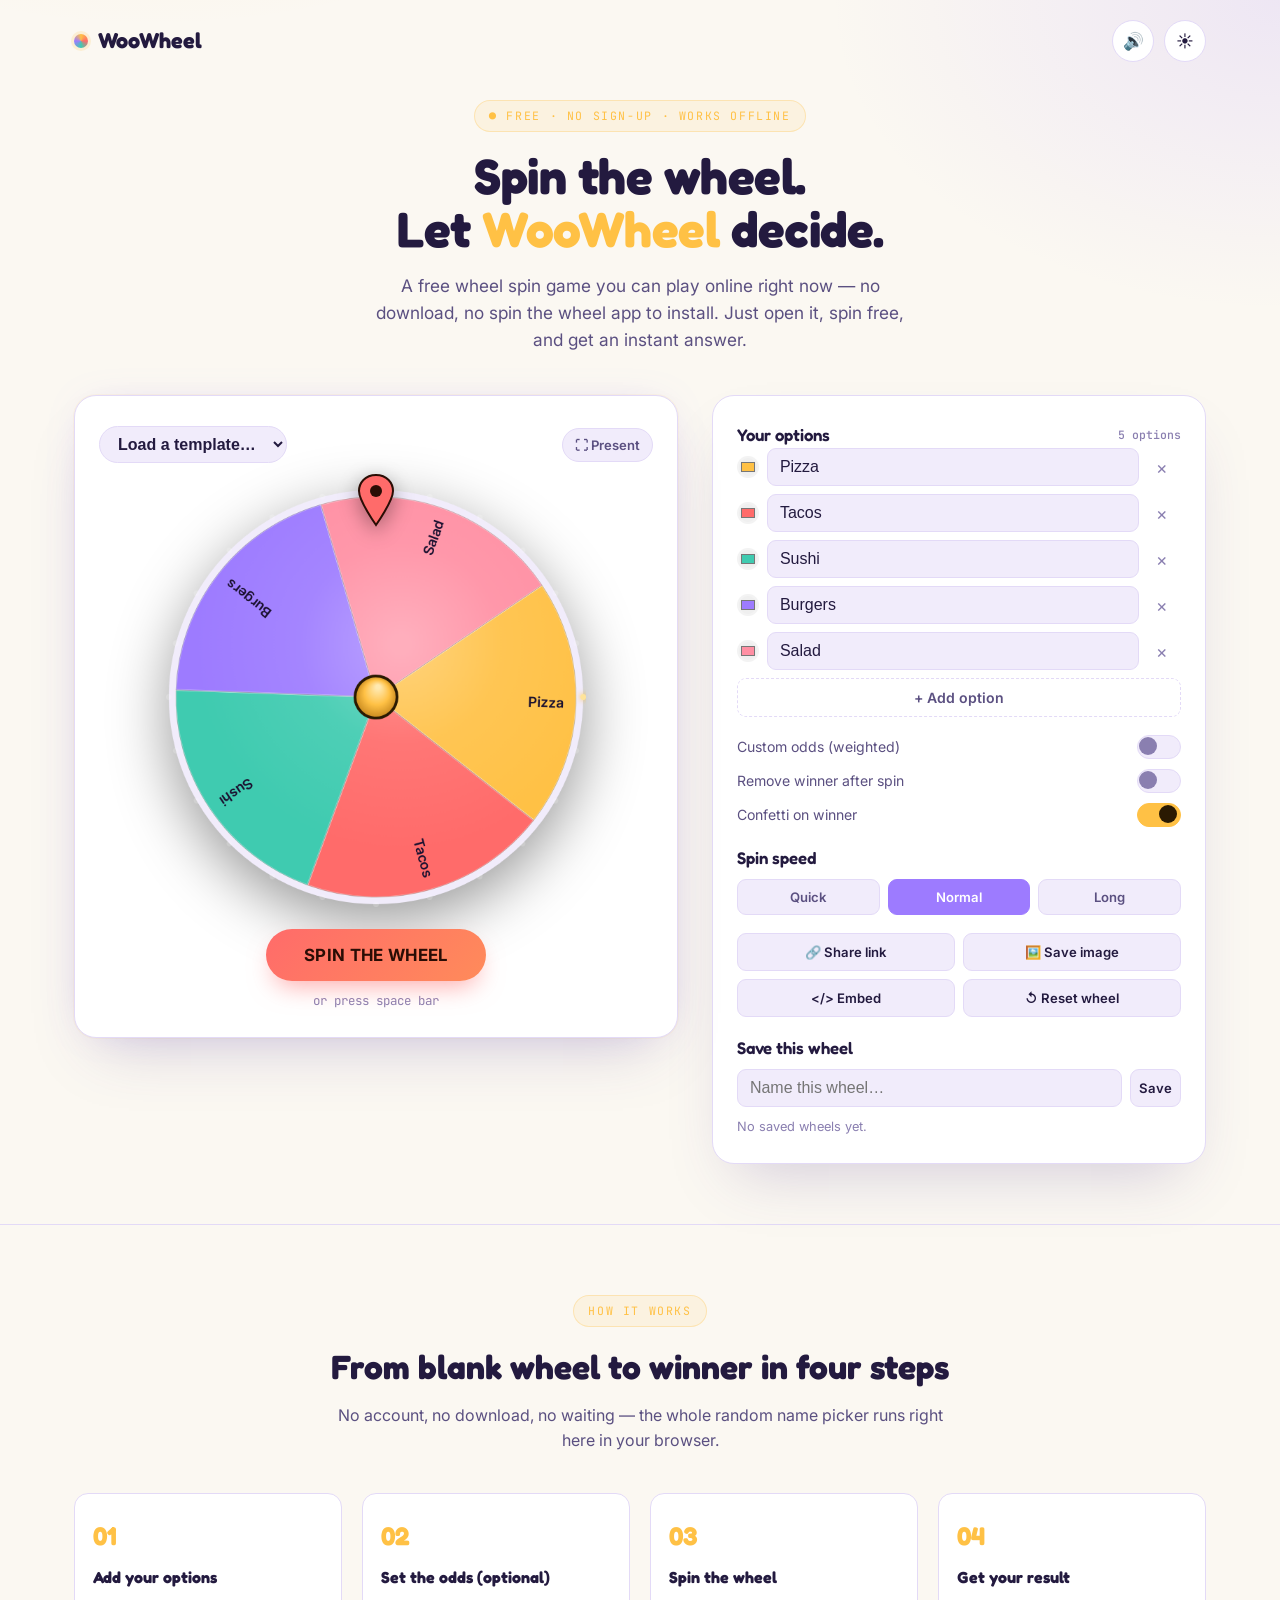
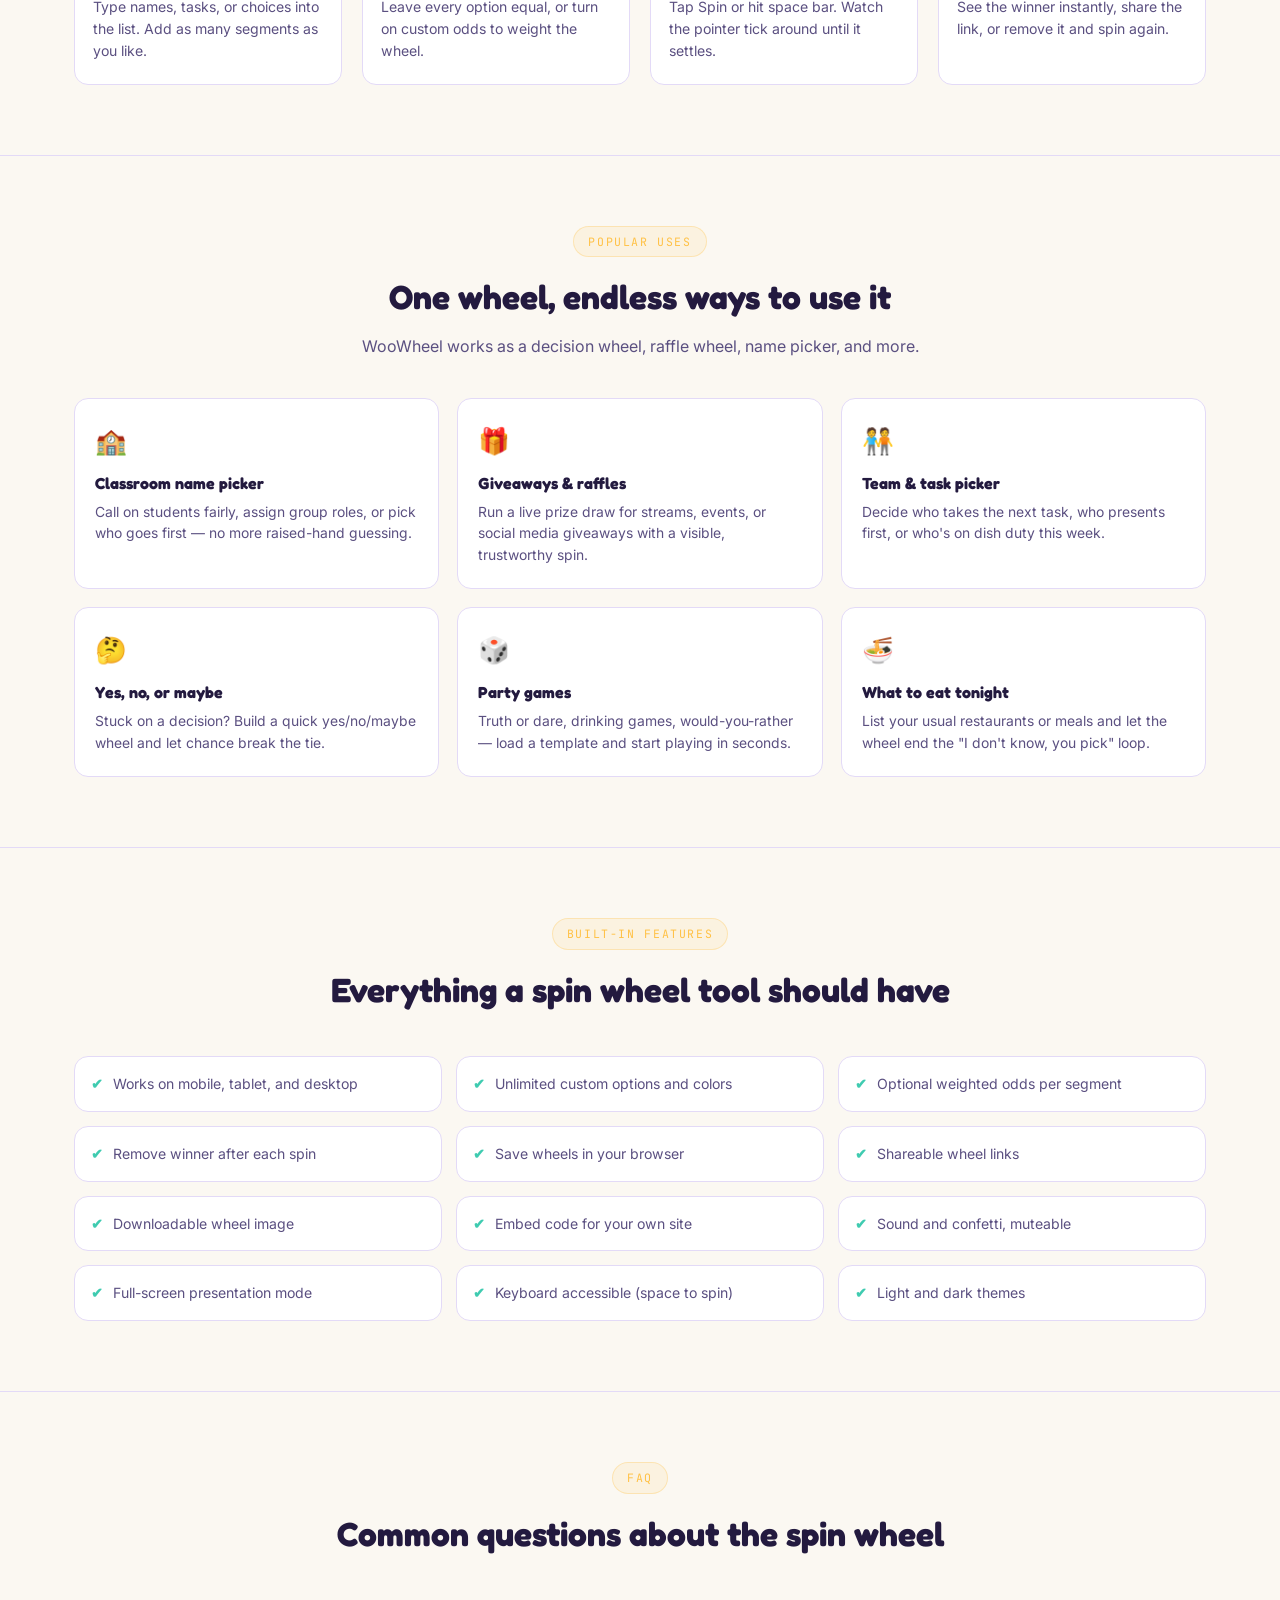
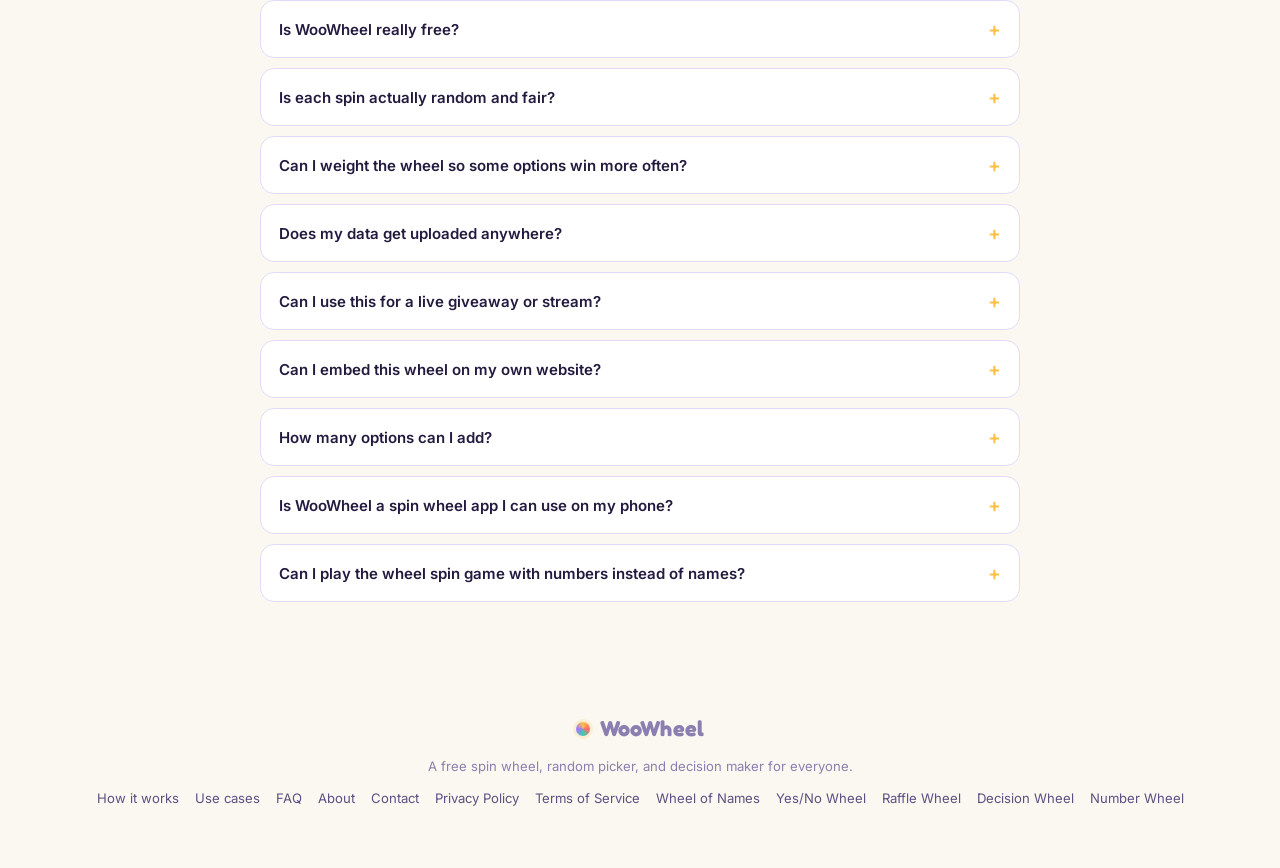
==== commit 9a39b7e8: "Add files via upload" ====
--- a/index.html
+++ b/index.html
@@ -100,7 +100,7 @@
   --shadow-deep:0 30px 60px -20px rgba(5,2,20,.65);
 }
 *{box-sizing:border-box;margin:0;padding:0;}
-html{scroll-behavior:smooth;}
+html{scroll-behavior:smooth;overflow-x:hidden;width:100%;}
 body{
   background:var(--bg);
   color:var(--text);
@@ -393,6 +393,8 @@
   .stage{padding:20px 14px 20px;border-radius:18px;}
   .panel{padding:20px 16px;border-radius:18px;}
   .wheel-area{width:min(300px,88vw);margin:14px auto 6px;}
+  .wheel-area::after{inset:-16px;filter:blur(16px);}
+  .wheel-area::before{inset:-14px;}
   .pointer-flap{width:38px;height:46px;top:-11px;}
   .spin-btn{width:88%;padding:15px 16px;font-size:1rem;}
   .template-select{font-size:.8rem;padding:7px 12px;max-width:100%;}
@@ -421,6 +423,47 @@
 .fullscreen-mode{position:fixed;inset:0;z-index:80;background:var(--bg);display:flex;align-items:center;justify-content:center;padding:20px;}
 .fullscreen-mode .stage{width:min(600px,92vw);}
 .fs-exit{position:fixed;top:18px;right:18px;z-index:81;}
+
+/* ---------- BIG CELEBRATION: full-screen confetti + balloons ---------- */
+canvas.site-confetti{position:fixed;inset:0;width:100vw;height:100vh;pointer-events:none;z-index:55;}
+.balloon-layer{position:fixed;inset:0;pointer-events:none;z-index:56;overflow:hidden;}
+.balloon{
+  position:absolute;bottom:-170px;width:74px;
+  animation:balloonRise var(--dur) cubic-bezier(.33,.6,.6,1) var(--delay) forwards,
+            balloonSway calc(var(--dur) / 2.4) ease-in-out var(--delay) infinite alternate;
+}
+.balloon-body{
+  --c:#FFC145;
+  width:74px;height:90px;margin:0 auto;
+  background:radial-gradient(circle at 30% 26%, rgba(255,255,255,.85), var(--c) 55%);
+  border-radius:50% 50% 50% 50% / 58% 58% 44% 44%;
+  box-shadow:inset -10px -12px 18px rgba(0,0,0,.18), inset 8px 10px 16px rgba(255,255,255,.4), 0 14px 24px -10px rgba(0,0,0,.4);
+  display:flex;align-items:center;justify-content:center;position:relative;
+}
+.balloon-body::after{
+  content:'';position:absolute;bottom:-9px;left:50%;transform:translateX(-50%);
+  width:0;height:0;border-left:6px solid transparent;border-right:6px solid transparent;border-top:11px solid var(--c);
+}
+.balloon-label{
+  font-family:'Fredoka',sans-serif;font-weight:700;font-size:.66rem;line-height:1.08;
+  color:#241705;text-align:center;padding:0 9px;text-shadow:0 1px 0 rgba(255,255,255,.45);
+  word-break:break-word;max-height:70px;overflow:hidden;
+}
+.balloon-string{width:1.5px;height:64px;background:rgba(0,0,0,.28);margin:0 auto;}
+@keyframes balloonRise{
+  0%{transform:translateY(0) rotate(0deg);opacity:0;}
+  6%{opacity:1;}
+  92%{opacity:1;}
+  100%{transform:translateY(-128vh) rotate(6deg);opacity:0;}
+}
+@keyframes balloonSway{
+  from{margin-left:calc(var(--sway) * -1);}
+  to{margin-left:var(--sway);}
+}
+@media(prefers-reduced-motion:reduce){
+  .balloon{animation:none;display:none;}
+  canvas.site-confetti{display:none;}
+}
 
 /* ---------- EMBED MODE (used when this page loads inside an <iframe> embed) ---------- */
 html.is-embed{background:transparent;}
@@ -969,20 +1012,46 @@
       o.start(audioCtx.currentTime + i*0.09); o.stop(audioCtx.currentTime + i*0.09 + 0.4);
     });
   }
-
-  /* ---------------- CONFETTI ---------------- */
+  function applause(){
+    if(muted || !audioCtx) return;
+    const now = audioCtx.currentTime;
+    const totalDuration = 1.7;
+    const clapCount = 34;
+    for(let i=0;i<clapCount;i++){
+      const t = now + Math.random()*totalDuration;
+      const bufferSize = Math.floor(audioCtx.sampleRate * 0.035);
+      const buffer = audioCtx.createBuffer(1, bufferSize, audioCtx.sampleRate);
+      const data = buffer.getChannelData(0);
+      for(let j=0;j<bufferSize;j++){ data[j] = (Math.random()*2-1) * Math.pow(1 - j/bufferSize, 2); }
+      const noise = audioCtx.createBufferSource();
+      noise.buffer = buffer;
+      const band = audioCtx.createBiquadFilter();
+      band.type = 'bandpass';
+      band.frequency.value = 1400 + Math.random()*3000;
+      band.Q.value = 0.8;
+      const g = audioCtx.createGain();
+      g.gain.setValueAtTime(0.0001, t);
+      g.gain.linearRampToValueAtTime(0.10 + Math.random()*0.09, t + 0.004);
+      g.gain.exponentialRampToValueAtTime(0.0001, t + 0.05 + Math.random()*0.06);
+      noise.connect(band); band.connect(g); g.connect(audioCtx.destination);
+      noise.start(t); noise.stop(t + 0.12);
+    }
+  }
+
+  /* ---------------- CONFETTI (burst from the wheel hub) ---------------- */
   function fireConfetti(){
     if(!confettiOn) return;
     const area = document.getElementById('wheelArea');
     confettiCanvas.width = area.clientWidth + 80;
     confettiCanvas.height = area.clientHeight + 80;
     const particles = [];
-    for(let i=0;i<90;i++){
+    for(let i=0;i<160;i++){
       particles.push({
         x: confettiCanvas.width/2, y: confettiCanvas.height/2 - 60,
-        vx: (Math.random()-0.5)*9, vy: Math.random()*-7 - 2,
-        size: Math.random()*6+4, color: PALETTE[i%PALETTE.length],
-        rot: Math.random()*Math.PI, vr: (Math.random()-0.5)*0.3, life: 0
+        vx: (Math.random()-0.5)*13, vy: Math.random()*-10 - 3,
+        size: Math.random()*7+4, color: PALETTE[i%PALETTE.length],
+        shape: Math.random()<0.5?'rect':'circle',
+        rot: Math.random()*Math.PI, vr: (Math.random()-0.5)*0.35, life: 0
       });
     }
     let frame = 0;
@@ -992,12 +1061,77 @@
       particles.forEach(p=>{
         p.vy += 0.22; p.x += p.vx; p.y += p.vy; p.rot += p.vr; p.life++;
         cctx.save(); cctx.translate(p.x,p.y); cctx.rotate(p.rot);
-        cctx.fillStyle = p.color; cctx.globalAlpha = Math.max(0, 1 - p.life/90);
-        cctx.fillRect(-p.size/2,-p.size/2,p.size,p.size*0.6);
+        cctx.fillStyle = p.color; cctx.globalAlpha = Math.max(0, 1 - p.life/130);
+        if(p.shape==='circle'){ cctx.beginPath(); cctx.arc(0,0,p.size/2,0,Math.PI*2); cctx.fill(); }
+        else { cctx.fillRect(-p.size/2,-p.size/2,p.size,p.size*0.6); }
         cctx.restore();
       });
-      if(frame < 95) requestAnimationFrame(step); else cctx.clearRect(0,0,confettiCanvas.width,confettiCanvas.height);
+      if(frame < 130) requestAnimationFrame(step); else cctx.clearRect(0,0,confettiCanvas.width,confettiCanvas.height);
     })();
+  }
+
+  /* ---------------- FULL-SCREEN CONFETTI (big celebratory shower) ---------------- */
+  function fireBigConfetti(){
+    if(!confettiOn) return;
+    const canvas = document.createElement('canvas');
+    canvas.className = 'site-confetti';
+    canvas.width = window.innerWidth; canvas.height = window.innerHeight;
+    document.body.appendChild(canvas);
+    const bctx = canvas.getContext('2d');
+    const particles = [];
+    const count = Math.min(220, Math.floor(window.innerWidth/5));
+    for(let i=0;i<count;i++){
+      particles.push({
+        x: Math.random()*canvas.width, y: -20 - Math.random()*canvas.height*0.5,
+        vx: (Math.random()-0.5)*2.4, vy: Math.random()*2.5 + 2.5,
+        size: Math.random()*8+5, color: PALETTE[i%PALETTE.length],
+        shape: Math.random()<0.5?'rect':'circle',
+        rot: Math.random()*Math.PI, vr: (Math.random()-0.5)*0.25
+      });
+    }
+    let frame = 0;
+    (function step(){
+      frame++;
+      bctx.clearRect(0,0,canvas.width,canvas.height);
+      particles.forEach(p=>{
+        p.x += p.vx + Math.sin(frame/28 + p.y/70); p.y += p.vy; p.rot += p.vr;
+        bctx.save(); bctx.translate(p.x,p.y); bctx.rotate(p.rot);
+        bctx.fillStyle = p.color; bctx.globalAlpha = frame < 210 ? 1 : Math.max(0, 1 - (frame-210)/40);
+        if(p.shape==='circle'){ bctx.beginPath(); bctx.arc(0,0,p.size/2,0,Math.PI*2); bctx.fill(); }
+        else { bctx.fillRect(-p.size/2,-p.size/2,p.size,p.size*0.6); }
+        bctx.restore();
+      });
+      if(frame < 250 && particles.some(p=>p.y < canvas.height + 40)){ requestAnimationFrame(step); }
+      else { canvas.remove(); }
+    })();
+  }
+
+  /* ---------------- BALLOONS with the winner's name ---------------- */
+  function launchBalloons(name){
+    const layer = document.createElement('div');
+    layer.className = 'balloon-layer';
+    document.body.appendChild(layer);
+    const label = (name||'').length > 16 ? name.slice(0,15)+'…' : (name||'');
+    const colors = [PALETTE[0],PALETTE[1],PALETTE[2],PALETTE[3],PALETTE[4],PALETTE[5]];
+    const count = 12;
+    for(let i=0;i<count;i++){
+      const b = document.createElement('div');
+      b.className = 'balloon';
+      const left = 3 + Math.random()*90;
+      const dur = 6 + Math.random()*3.2;
+      const delay = Math.random()*1.4;
+      const sway = 18 + Math.random()*38;
+      const color = colors[i % colors.length];
+      b.style.left = left+'%';
+      b.style.setProperty('--dur', dur+'s');
+      b.style.setProperty('--delay', delay+'s');
+      b.style.setProperty('--sway', sway+'px');
+      b.style.setProperty('--c', color);
+      b.innerHTML = '<div class="balloon-body"><span class="balloon-label"></span></div><div class="balloon-string"></div>';
+      b.querySelector('.balloon-label').textContent = label;
+      layer.appendChild(b);
+    }
+    setTimeout(()=> layer.remove(), 10000);
   }
 
   /* ---------------- SPIN LOGIC ---------------- */
@@ -1094,7 +1228,10 @@
     resultText.textContent = winner.label;
     resultModal.classList.add('show');
     cheer();
+    applause();
     fireConfetti();
+    fireBigConfetti();
+    launchBalloons(winner.label);
     if(removeAfterSpin && options.length > 2){
       options = options.filter(o=>o.id !== winner.id);
       persistOptions(); renderOptionList();
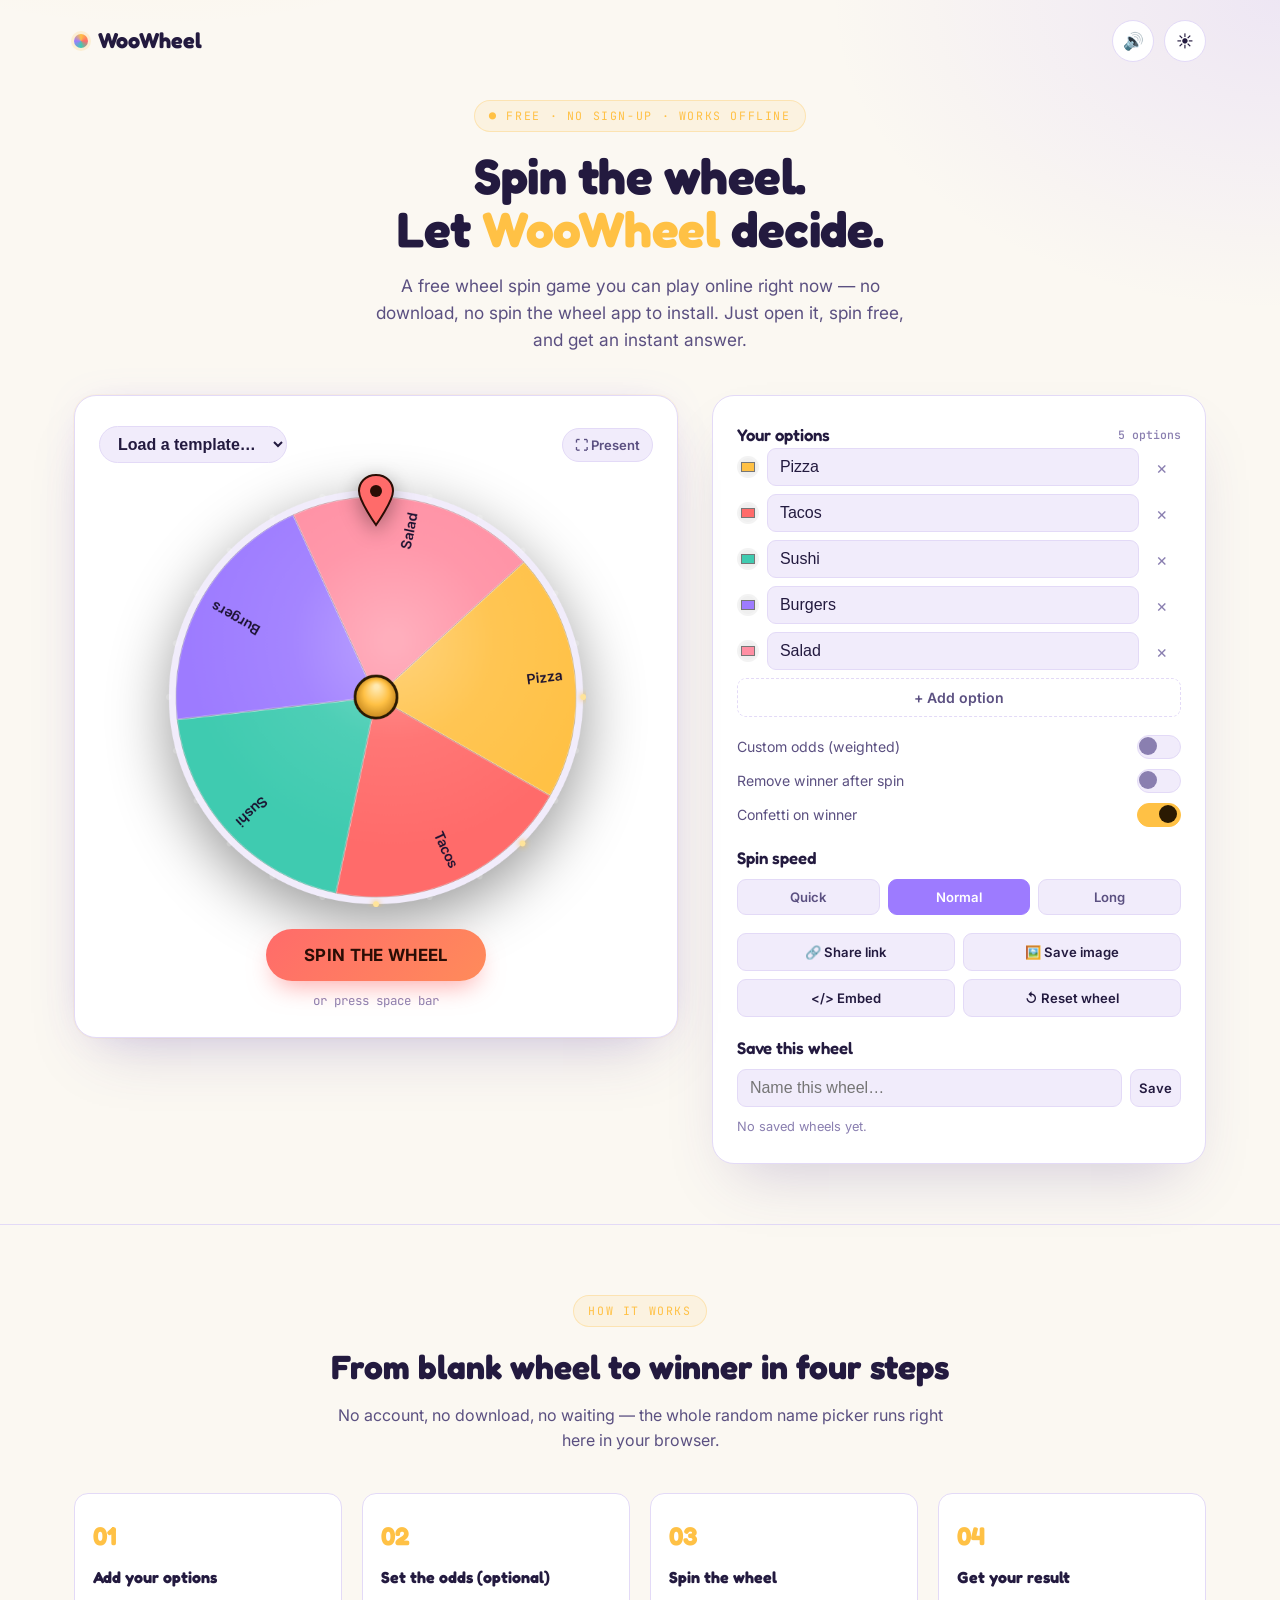
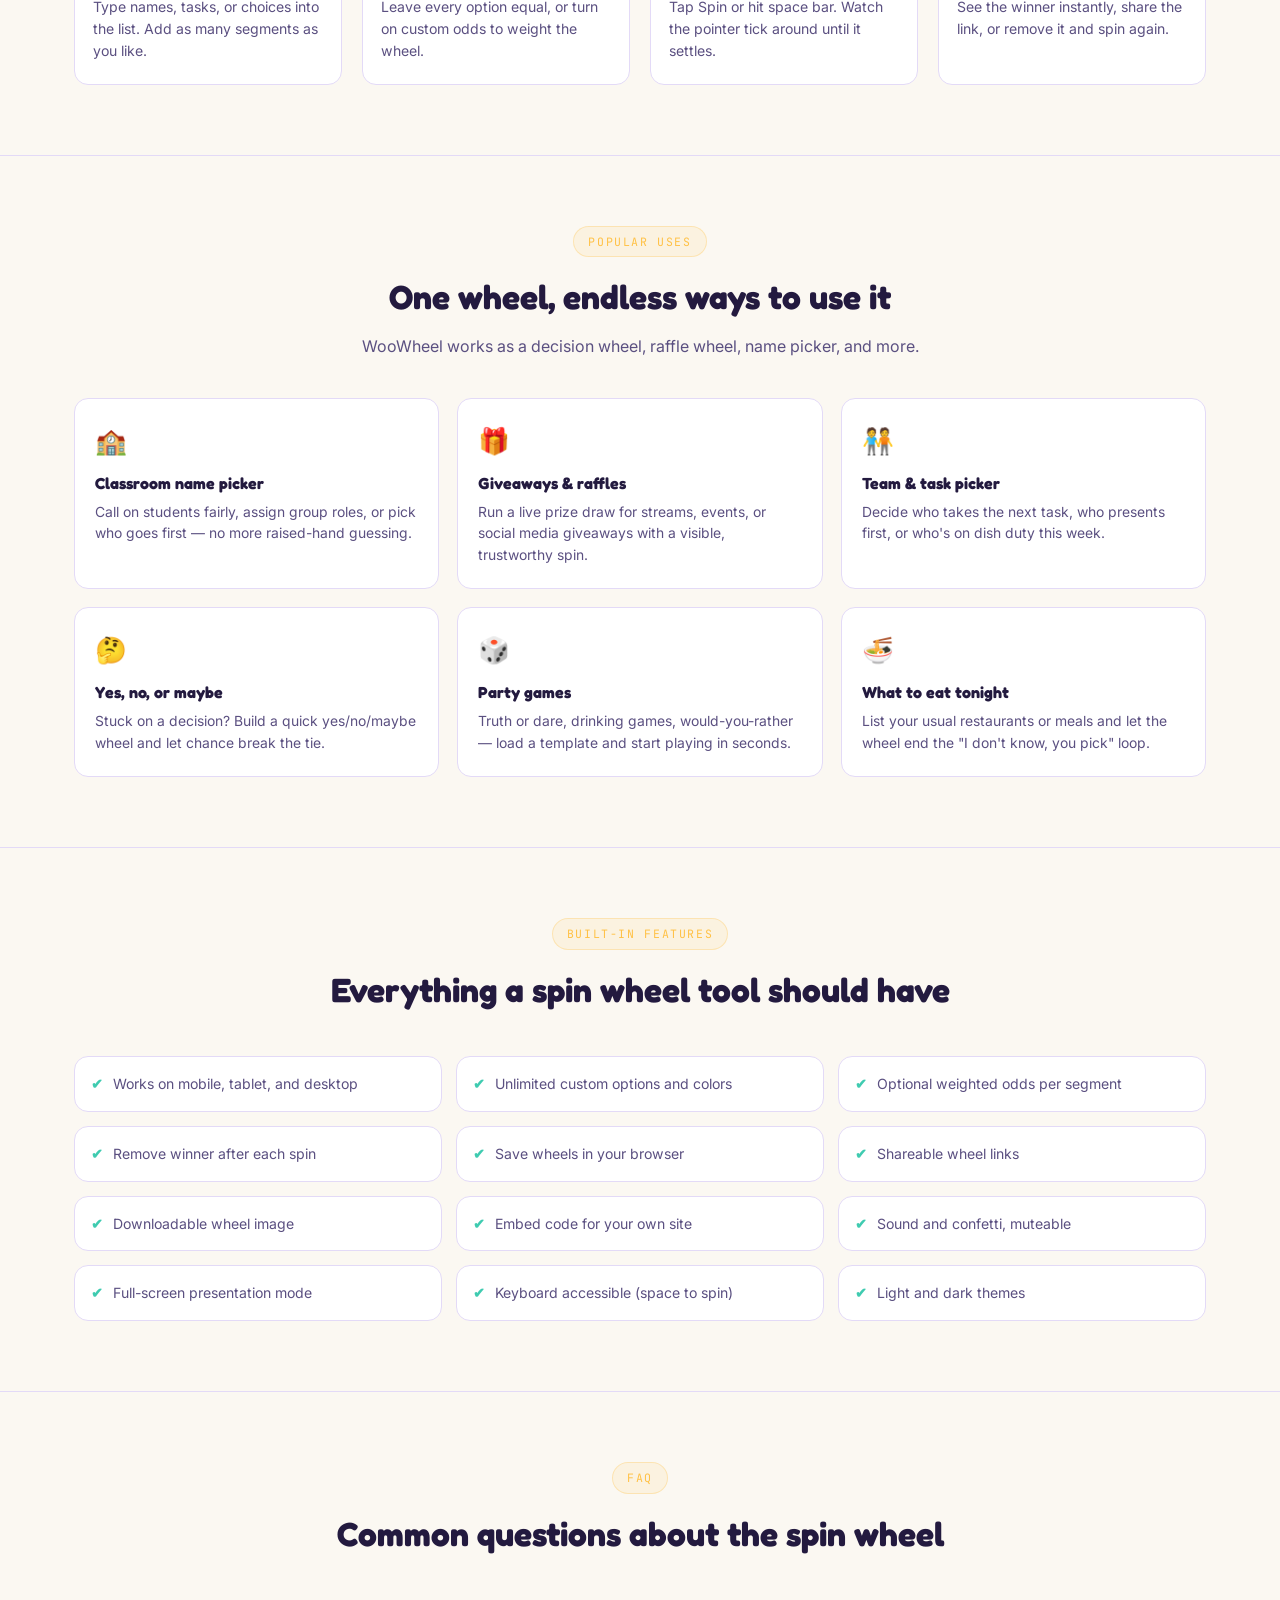
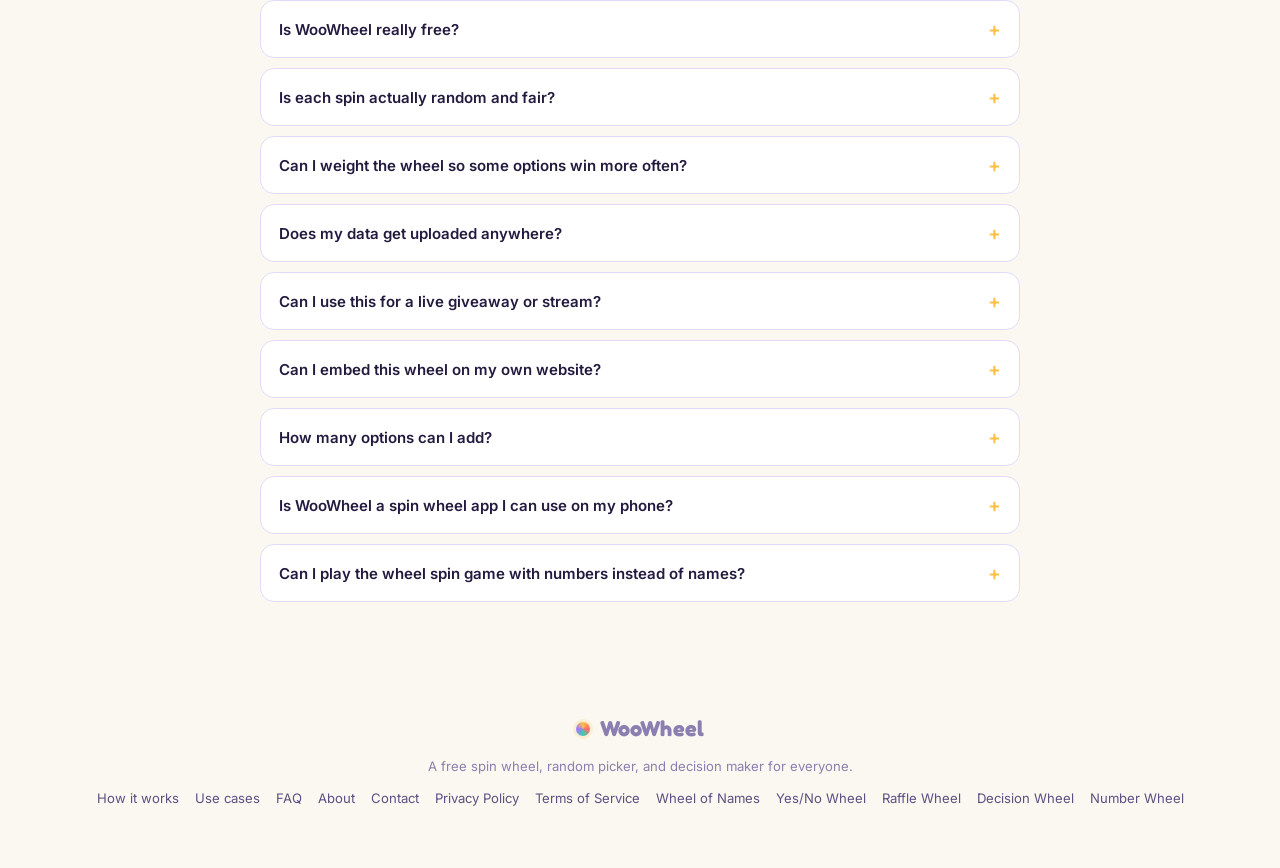
==== commit 36c9b983: "Update index.html" ====
--- a/index.html
+++ b/index.html
@@ -2,6 +2,7 @@
 <html lang="en">
 <head>
 <meta charset="UTF-8">
+<script>try{var t=JSON.parse(localStorage.getItem("woowheel_theme")||'"light"');document.documentElement.setAttribute("data-theme",t);}catch(e){}</script>
 <script>if(/(^|[?&])embed=1(&|$)/.test(location.search)){document.documentElement.classList.add('is-embed');}</script>
 <meta name="viewport" content="width=device-width, initial-scale=1.0, viewport-fit=cover">
 <title>Spin Wheel Online Free – Wheel Spin Game & Spin The Wheel App | WooWheel</title>
@@ -26,14 +27,8 @@
 <link rel="icon" type="image/png" sizes="192x192" href="favicon-192.png">
 <link rel="apple-touch-icon" href="apple-touch-icon.png">
 <link rel="manifest" href="site.webmanifest">
-<link rel="alternate" hreflang="en" href="https://woowheel.com/">
-<link rel="alternate" hreflang="es" href="https://woowheel.com/es/">
-<link rel="alternate" hreflang="pt" href="https://woowheel.com/pt/">
-<link rel="alternate" hreflang="fr" href="https://woowheel.com/fr/">
-<link rel="alternate" hreflang="de" href="https://woowheel.com/de/">
-<link rel="alternate" hreflang="hi" href="https://woowheel.com/hi/">
-<link rel="alternate" hreflang="x-default" href="https://woowheel.com/">
-<meta name="theme-color" content="#FBF8F2">
+<meta name="theme-color" content="#FBF8F2" media="(prefers-color-scheme: light)">
+<meta name="theme-color" content="#150E29" media="(prefers-color-scheme: dark)">
 <link rel="preconnect" href="https://fonts.googleapis.com">
 <link rel="preconnect" href="https://fonts.gstatic.com" crossorigin>
 <link href="https://fonts.googleapis.com/css2?family=Fredoka:wght@500;600;700&family=Inter:wght@400;500;600;700&family=JetBrains+Mono:wght@500&display=swap" rel="stylesheet">
